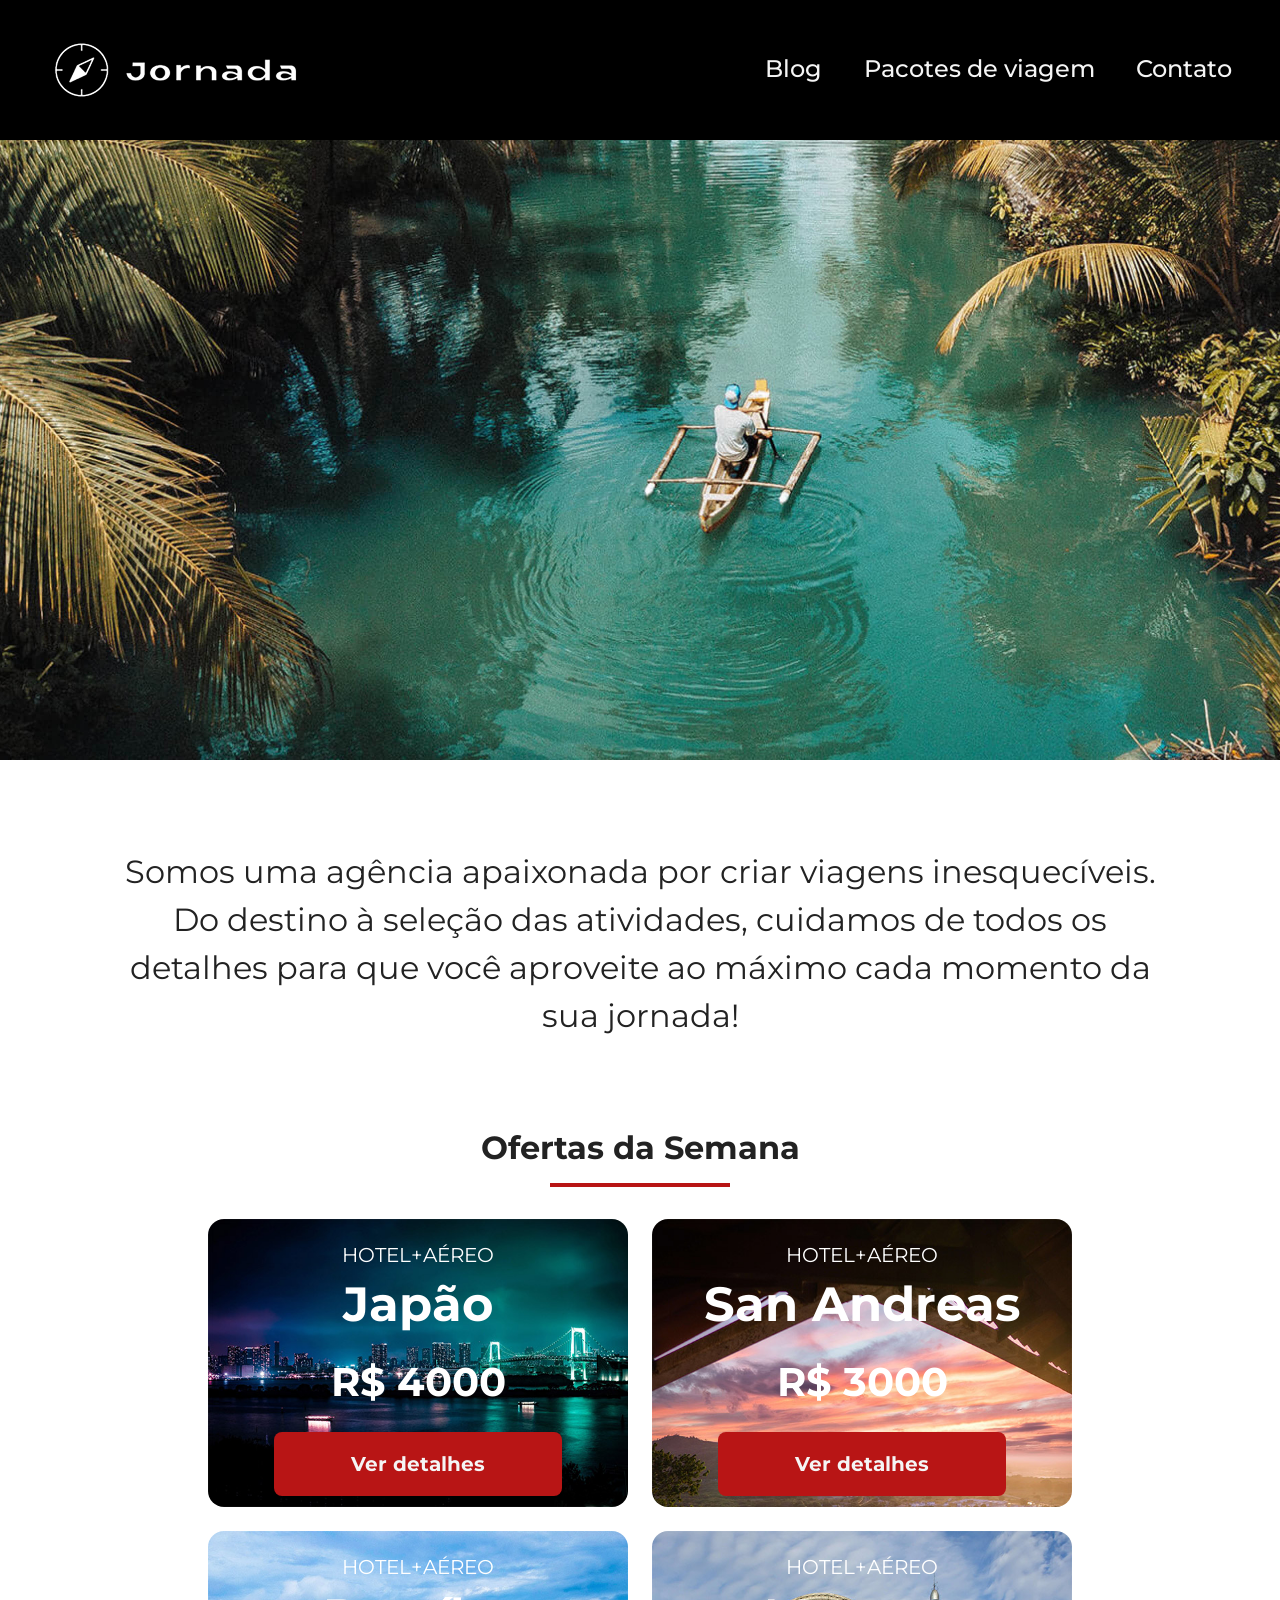
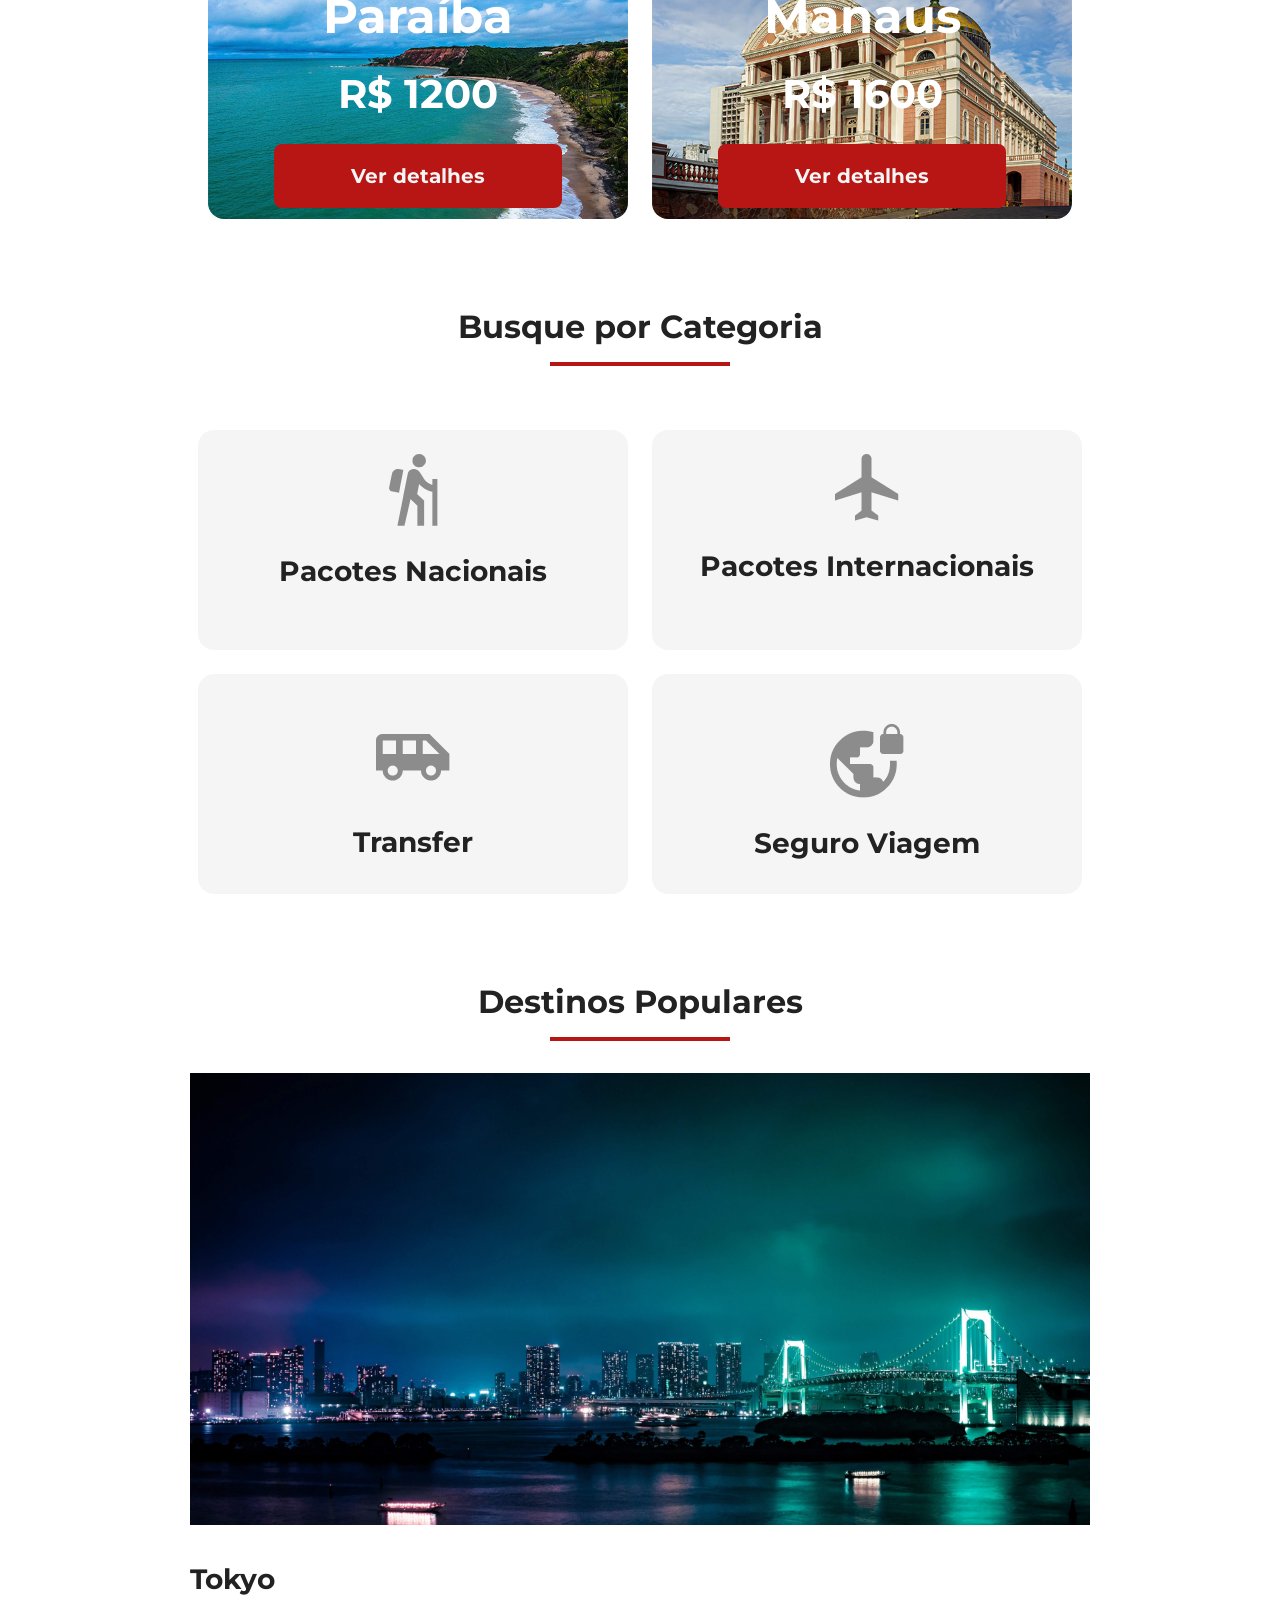
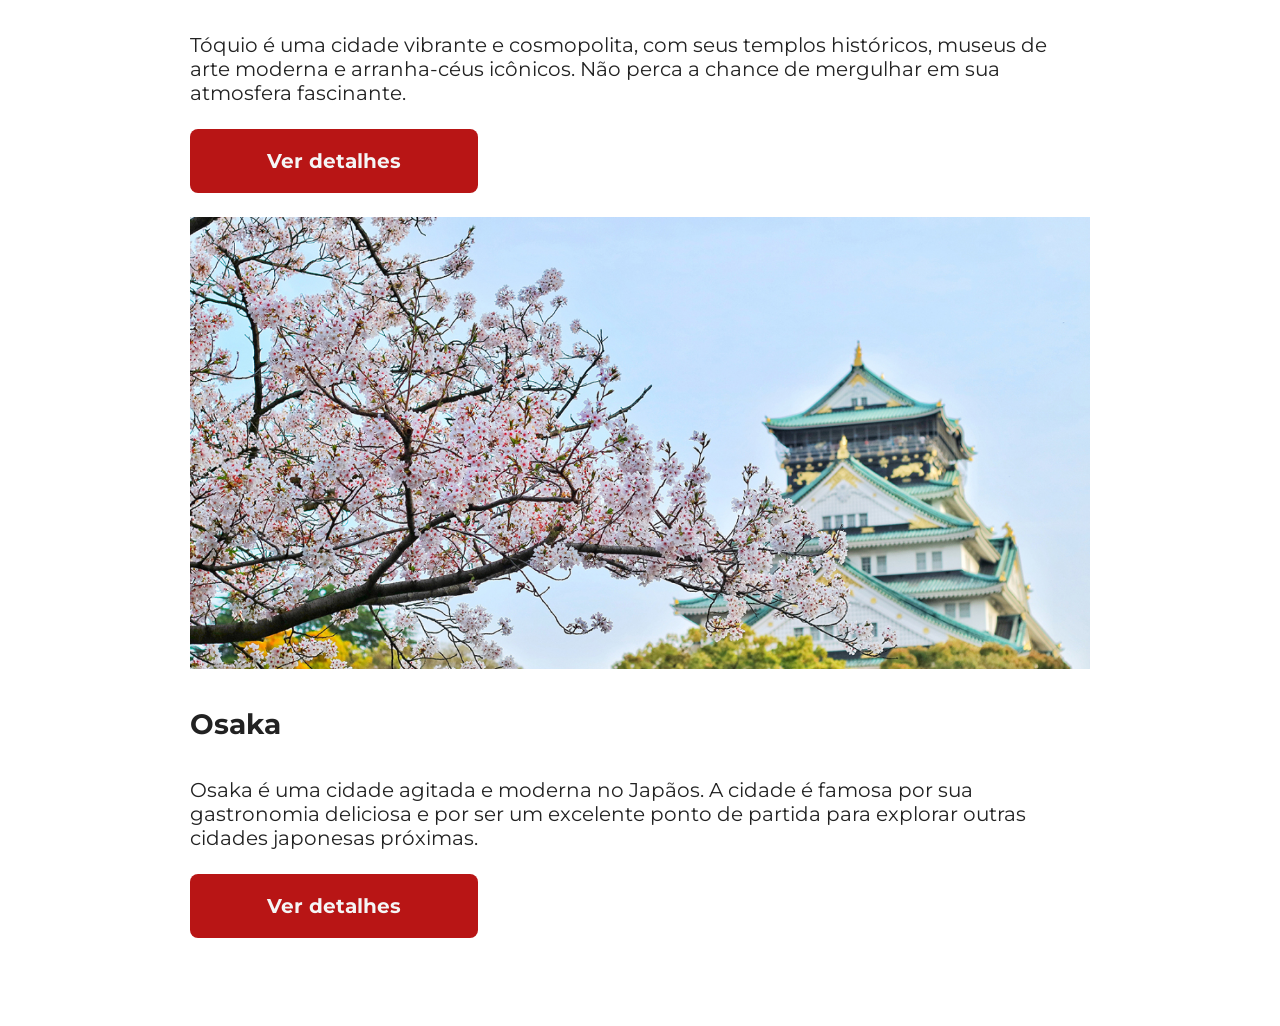
==== index.html @ 1885fd79 "adiciona complemento para o botao de destination" ====
<!doctype html>
<html lang="pt-br">
  <head>
    <meta charset="UTF-8" />
    <meta name="viewport" content="width=device-width, initial-scale=1.0" />
    <link rel="stylesheet" href="css/style.css" />
    <link
      rel="shortcut icon"
      href="../jornada-viagens/favico.png"
      type="image/x-icon"
    />
    <title>Jornada Viagens</title>
  </head>
  <body>
    <header class="main-header">
      <a href="index.html" class="logo" title="Voltar para página inicial">
        <img
          class="img-mobile"
          src="img/bussola-branca-logo.png"
          alt="Bussola do logo Jornada Viagens na cor branca"
        />
        <img
          class="img-desktop"
          src="img/logo-jornada-branca.png"
          alt="Logo Jornada Viagens na cor branco"
        />
      </a>
      <div class="navigation-menu">
        <label for="menu">
          <img src="../jornada-viagens/img/menu.png" alt="menu" />
        </label>
        <input type="checkbox" name="siteMenu" id="menu" hidden />
        <nav>
          <ul class="list-links">
            <li>
              <a href="blog.html" target="_blank" title="Acessar Blog">Blog</a>
            </li>
            <li>
              <a
                href="pacotes.html"
                target="_blank"
                title="Acessar Pacotes de viagem"
                >Pacotes de viagem</a
              >
            </li>
            <li>
              <a href="contatos.html" target="_blank" title="Acessar Contato"
                >Contato</a
              >
            </li>
          </ul>
        </nav>
      </div>
    </header>
    <section class="hero">
      <div class="hero-img"></div>
      <h2>
        Somos uma agência apaixonada por criar viagens inesquecíveis. Do destino
        à seleção das atividades, cuidamos de todos os detalhes para que você
        aproveite ao máximo cada momento da sua jornada!
      </h2>
    </section>
    <section class="offers">
      <div class="section-title">
        <h2>Ofertas da Semana</h2>
        <hr />
      </div>
      <div class="offers-cards">
        <article class="card japao">
          <header>
            <p>HOTEL+AÉREO</p>
            <h3>
              Japão <br />
              <span>R$ 4000</span>
            </h3>
          </header>
          <footer>
            <a href="#" class="button">Ver detalhes</a>
          </footer>
        </article>
        <article class="card san-andreas">
          <header>
            <p>HOTEL+AÉREO</p>
            <h3>
              San Andreas <br />
              <span>R$ 3000</span>
            </h3>
          </header>
          <footer>
            <a href="#" class="button">Ver detalhes</a>
          </footer>
        </article>
        <article class="card paraiba">
          <header>
            <p>HOTEL+AÉREO</p>
            <h3>
              Paraíba <br />
              <span>R$ 1200</span>
            </h3>
          </header>
          <footer>
            <a href="#" class="button">Ver detalhes</a>
          </footer>
        </article>
        <article class="card manaus">
          <header>
            <p>HOTEL+AÉREO</p>
            <h3>
              Manaus <br />
              <span>R$ 1600</span>
            </h3>
          </header>
          <footer>
            <a href="#" class="button">Ver detalhes</a>
          </footer>
        </article>
      </div>
    </section>
    <section class="categories">
      <div class="section-title">
        <h2>Busque por Categoria</h2>
        <hr />
      </div>
      <div class="categories-cards">
        <a
          href="#"
          class="category-card nacional"
          target="_blank"
          title="Busque por pacotes nacionais"
        >
          <img
            src="img/icone-pacotes-nacionais.png"
            class="category-image"
            alt="Pessoa fazendo tracking"
          />
          <h3>Pacotes Nacionais</h3>
        </a>
        <a
          href="#"
          class="category-card internacional"
          target="_blank"
          title="Busque por pacotes internacionais"
        >
          <img
            src="img/icone-pacotes-interacionais.png"
            class="category-image"
            alt="Imagem de Avião"
          />
          <h3>Pacotes Internacionais</h3>
        </a>
        <a
          href="#"
          class="category-card transfer single-line"
          target="_blank"
          title="Busque por transfer"
        >
          <img
            src="img/icone-transfer.png"
            class="category-image"
            alt="Imagem de veículo terrestre"
          />
          <h3>Transfer</h3>
        </a>
        <a
          href="#"
          class="category-card seguro-viagem single-line"
          target="_blank"
          title="Busque por seguro viagem"
        >
          <img
            src="img/icone-seguro-viagem.png"
            class="category-image"
            alt="Imagem do planeta com cadeado no canto superior direito"
          />
          <h3>Seguro Viagem</h3>
        </a>
      </div>
    </section>
    <section class="destinations">
      <div class="section-title">
        <h2>Destinos Populares</h2>
        <hr />
      </div>
      <div class="destination-items">
        <article class="item">
          <header>
            <div class="img-item tokyo"></div>
          </header>
          <h4>Tokyo</h4>
          <p>
            Tóquio é uma cidade vibrante e cosmopolita, com seus templos
            históricos, museus de arte moderna e arranha-céus icônicos. Não
            perca a chance de mergulhar em sua atmosfera fascinante.
          </p>
          <footer>
            <a href="#" class="button" target="_blank" title="Ver detalhes">Ver detalhes</a>
          </footer>
        </article>
        <article class="item">
          <header>
            <div class="img-item osaka"></div>
          </header>
          <h4>Osaka</h4>
          <p>
            Osaka é uma cidade agitada e moderna no Japãos. A cidade é famosa por sua gastronomia deliciosa e por ser um excelente ponto de partida para explorar outras cidades japonesas próximas.
          </p>
          <footer>
            <a href="#" class="button" target="_blank" title="Ver detalhes">Ver detalhes</a>
          </footer>
        </article>
      </div>
    </section>
  </body>
</html>
---- css/style.css ----
@import url(global.css);
@import url(header.css);
@import url(hero.css);
@import url(offers.css);
@import url(category.css);
@import url(destinations.css);
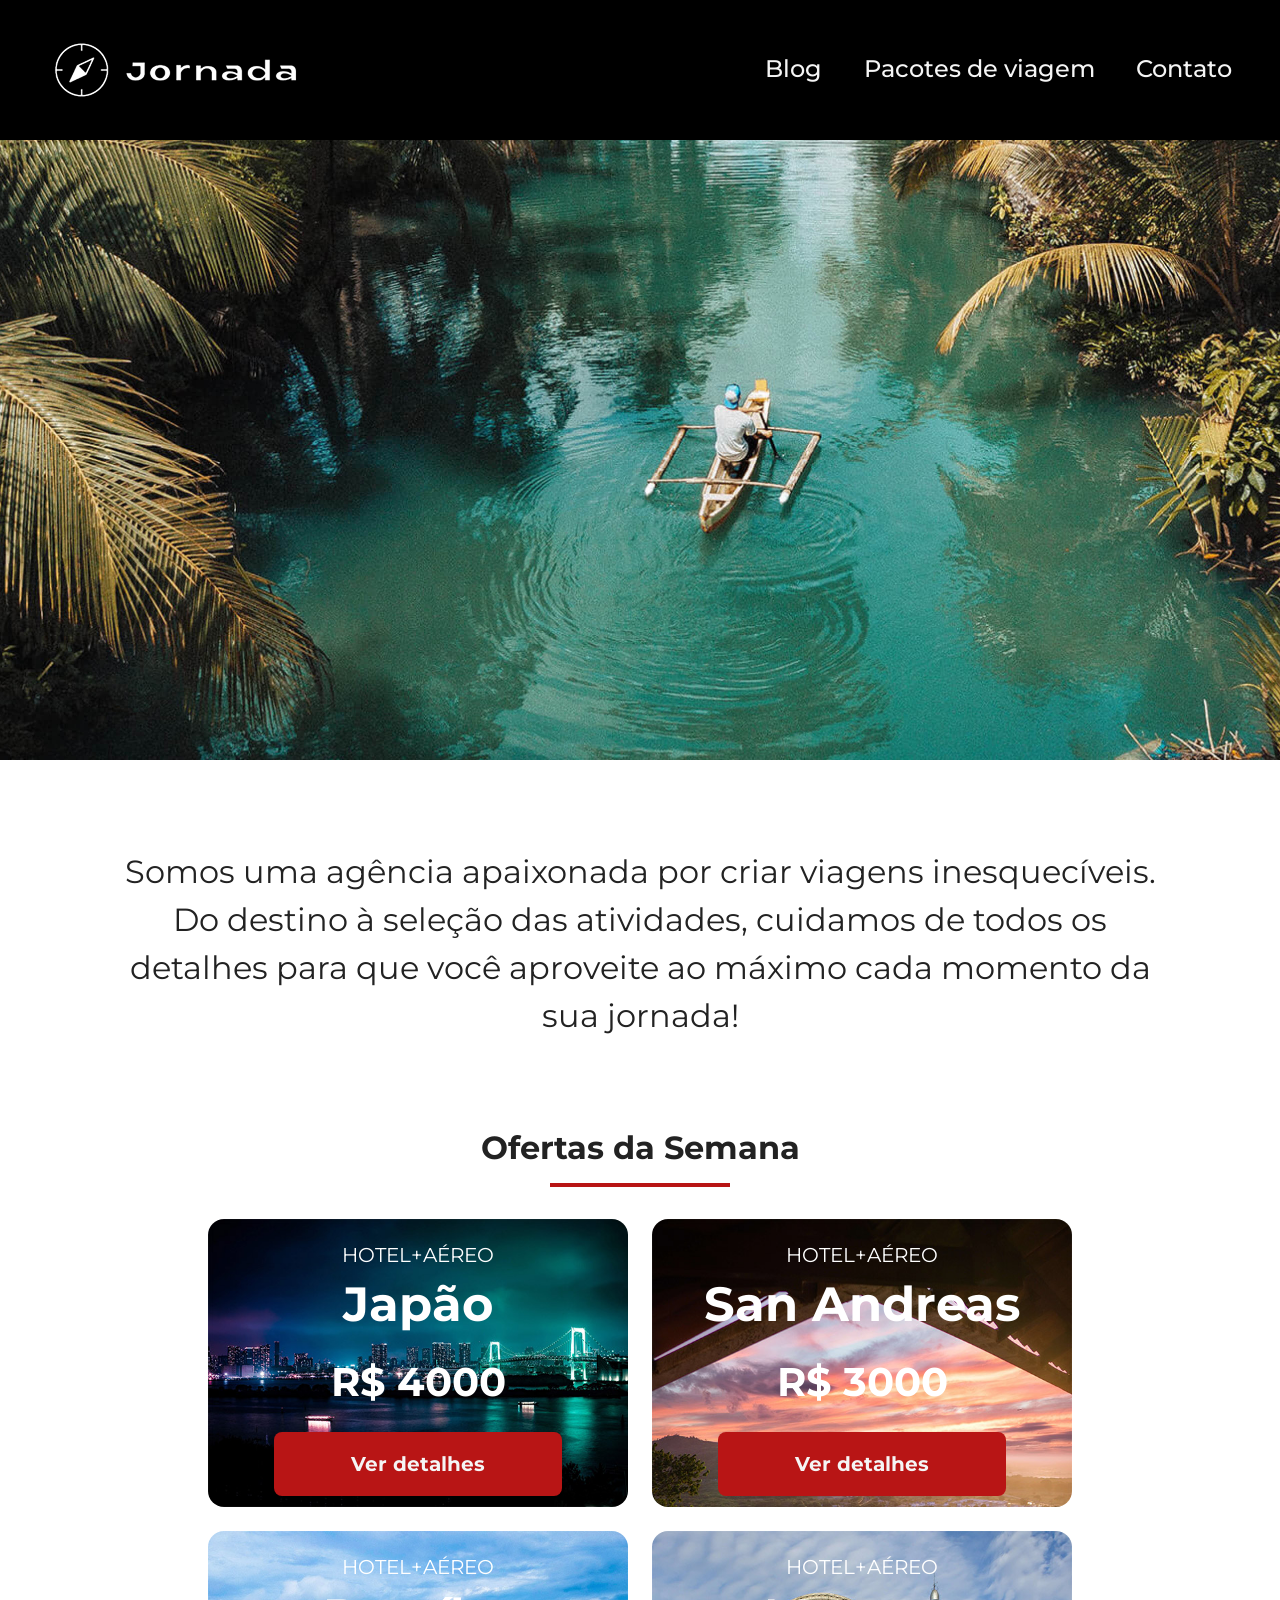
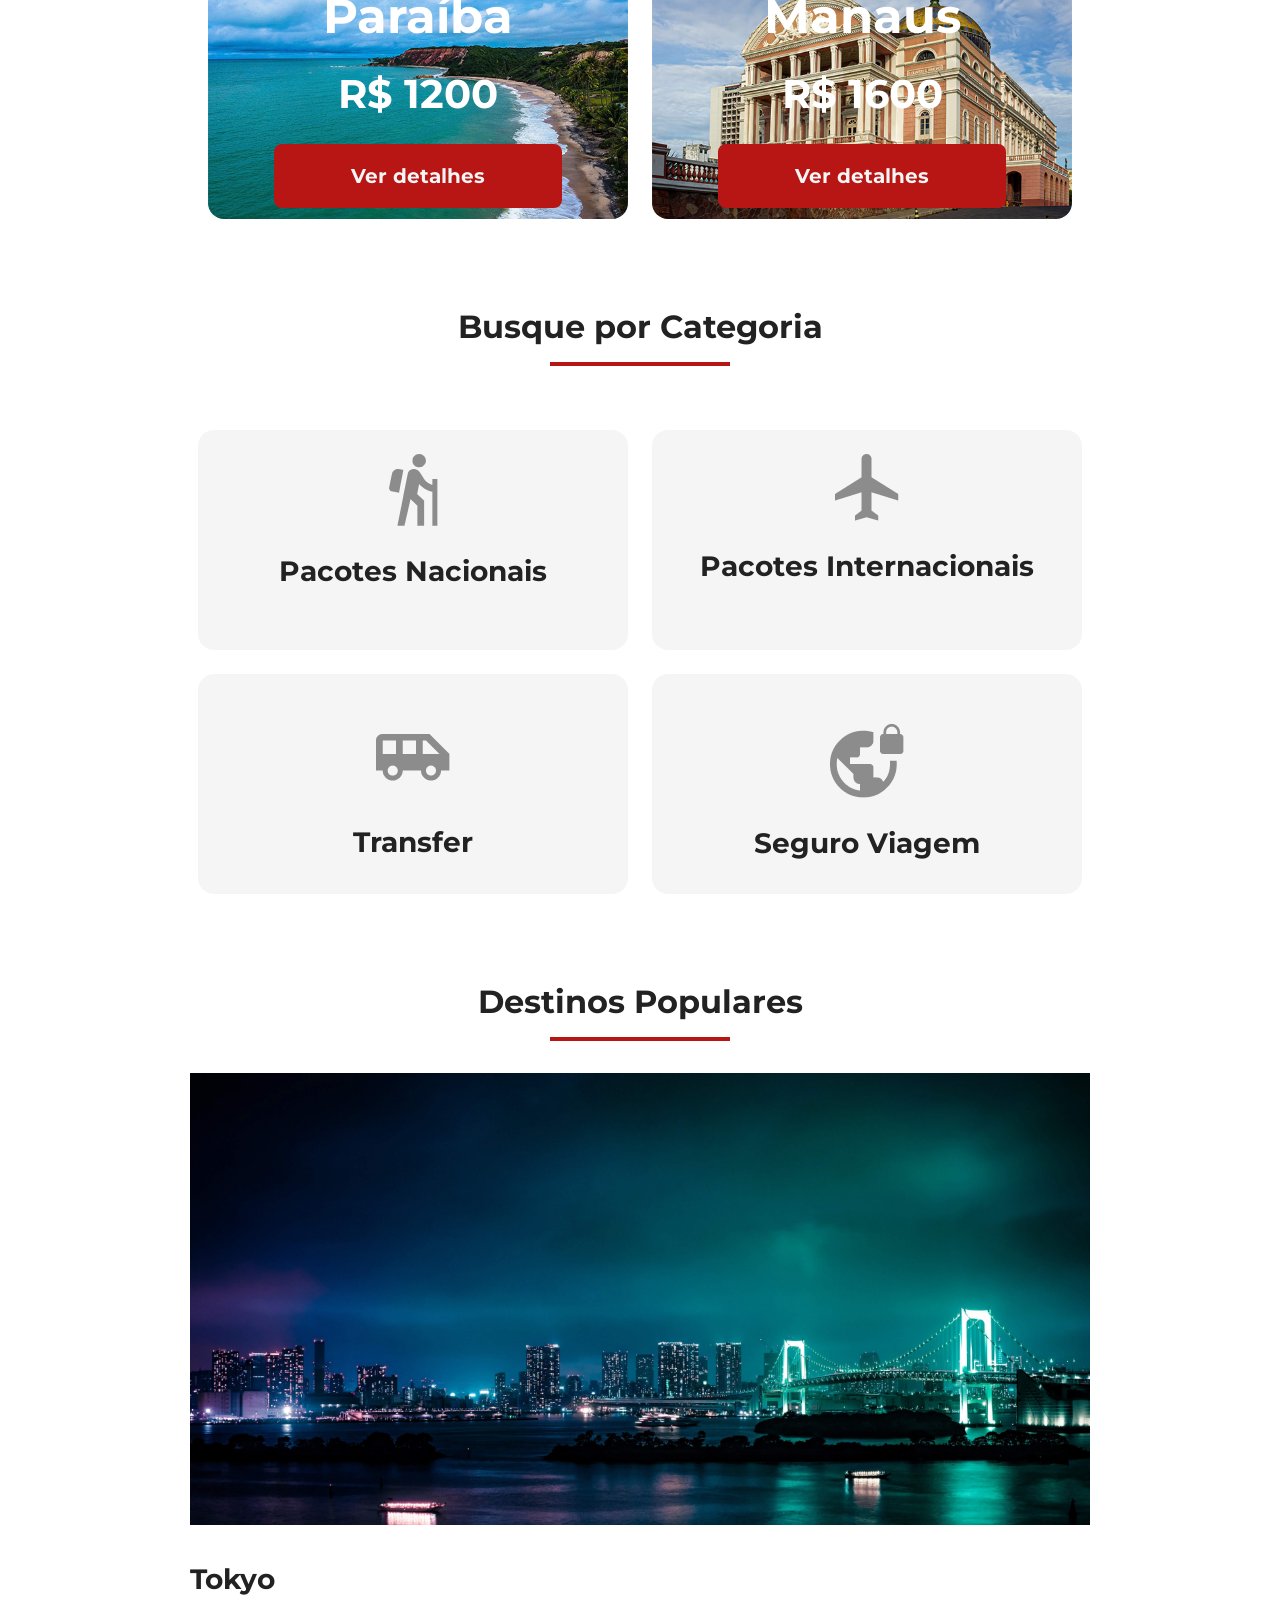
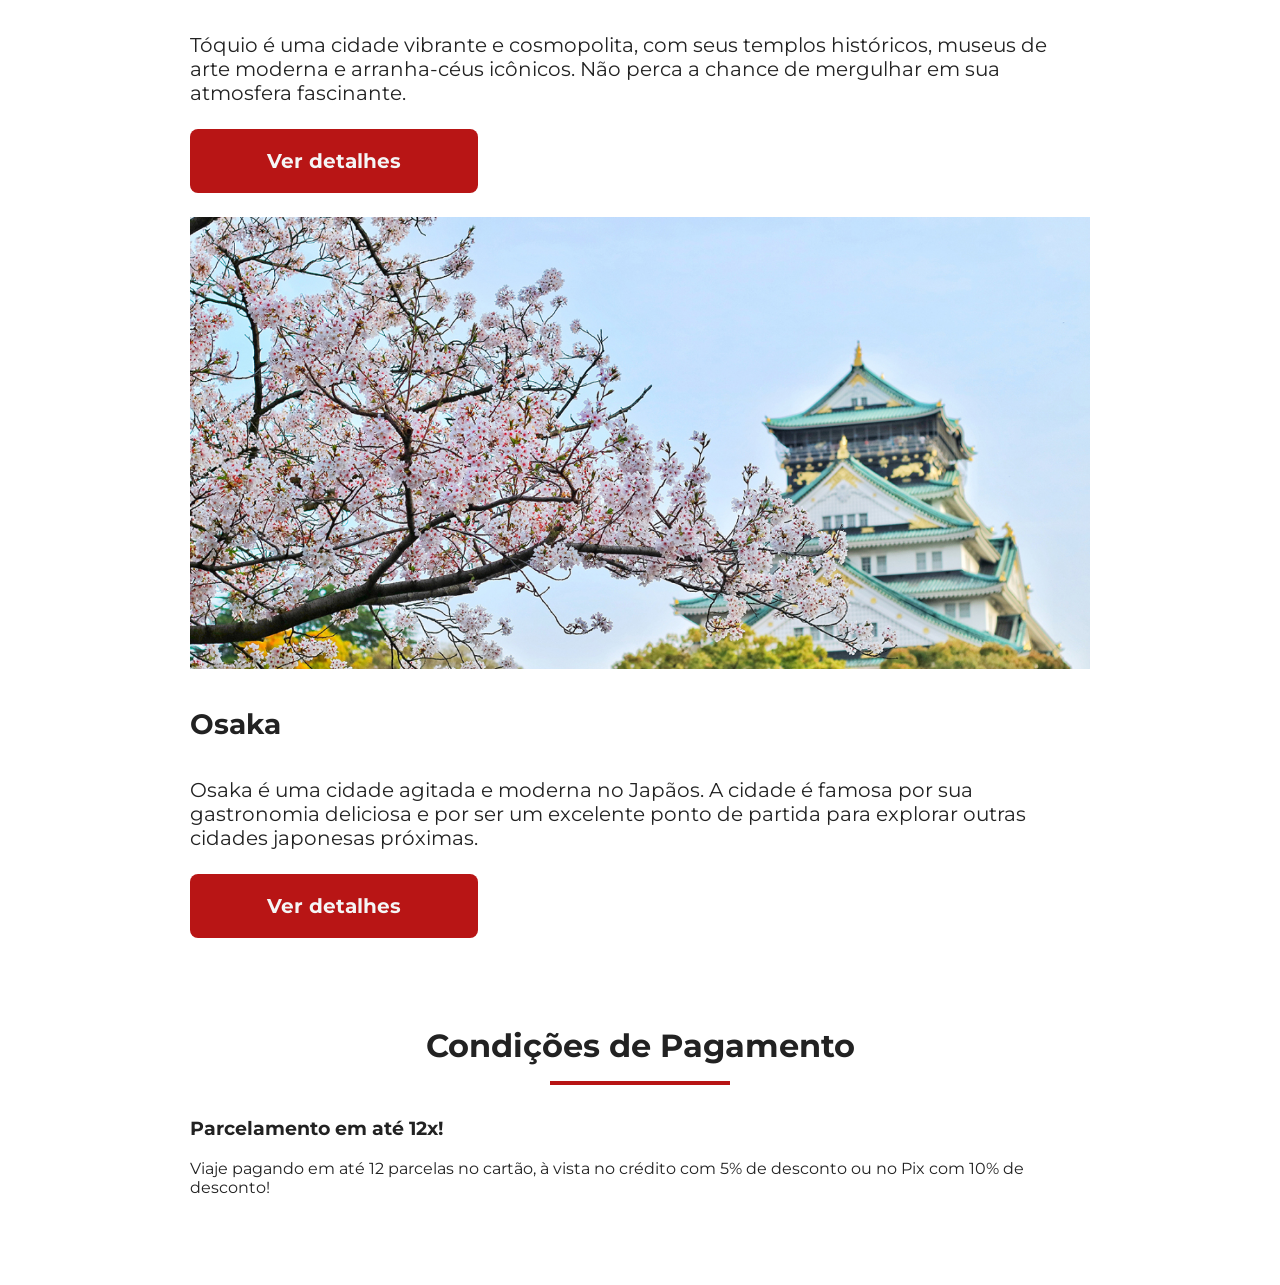
==== commit 3ae7e75b: "adiciona sessao payments" ====
--- a/index.html
+++ b/index.html
@@ -193,7 +193,9 @@
             perca a chance de mergulhar em sua atmosfera fascinante.
           </p>
           <footer>
-            <a href="#" class="button" target="_blank" title="Ver detalhes">Ver detalhes</a>
+            <a href="#" class="button" target="_blank" title="Ver detalhes"
+              >Ver detalhes</a
+            >
           </footer>
         </article>
         <article class="item">
@@ -202,12 +204,31 @@
           </header>
           <h4>Osaka</h4>
           <p>
-            Osaka é uma cidade agitada e moderna no Japãos. A cidade é famosa por sua gastronomia deliciosa e por ser um excelente ponto de partida para explorar outras cidades japonesas próximas.
+            Osaka é uma cidade agitada e moderna no Japãos. A cidade é famosa
+            por sua gastronomia deliciosa e por ser um excelente ponto de
+            partida para explorar outras cidades japonesas próximas.
           </p>
           <footer>
-            <a href="#" class="button" target="_blank" title="Ver detalhes">Ver detalhes</a>
-          </footer>
-        </article>
+            <a href="#" class="button" target="_blank" title="Ver detalhes"
+              >Ver detalhes</a
+            >
+          </footer>
+        </article>
+      </div>
+    </section>
+    <section class="payments">
+      <div class="section-title">
+        <h2>Condições de Pagamento</h2>
+        <hr />
+      </div>
+      <div class="text-content">
+        <h3>Parcelamento em até 12x!</h3>
+        <p>Viaje pagando em até 12 parcelas no cartão, à vista no crédito com 5% de desconto ou no Pix com 10% de desconto! </p>
+      </div>
+      <div class="image-content">
+        <div class="image bag"></div>
+        <div class="image passport"></div>
+        <div class="image people"></div>
       </div>
     </section>
   </body>
--- a/css/style.css
+++ b/css/style.css
@@ -3,4 +3,5 @@
 @import url(hero.css);
 @import url(offers.css);
 @import url(category.css);
-@import url(destinations.css);+@import url(destinations.css);
+@import url(payments.css);
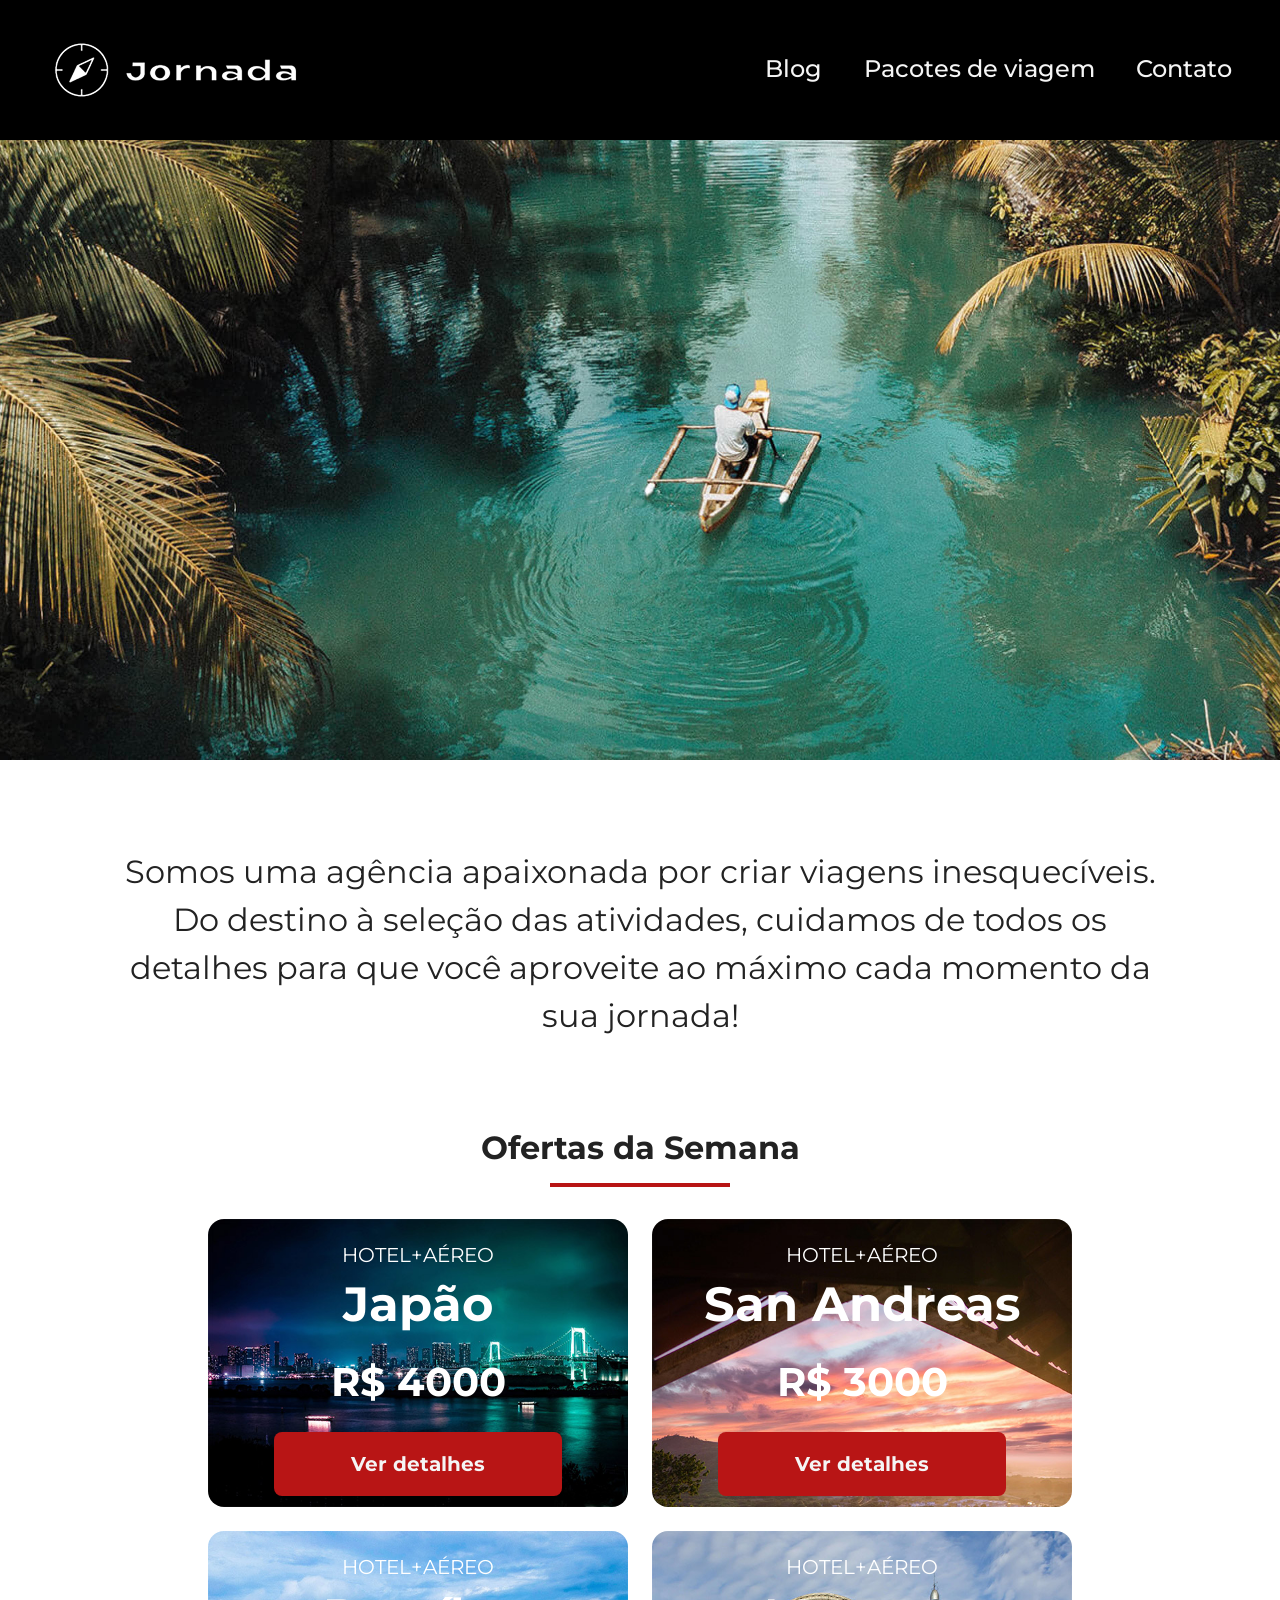
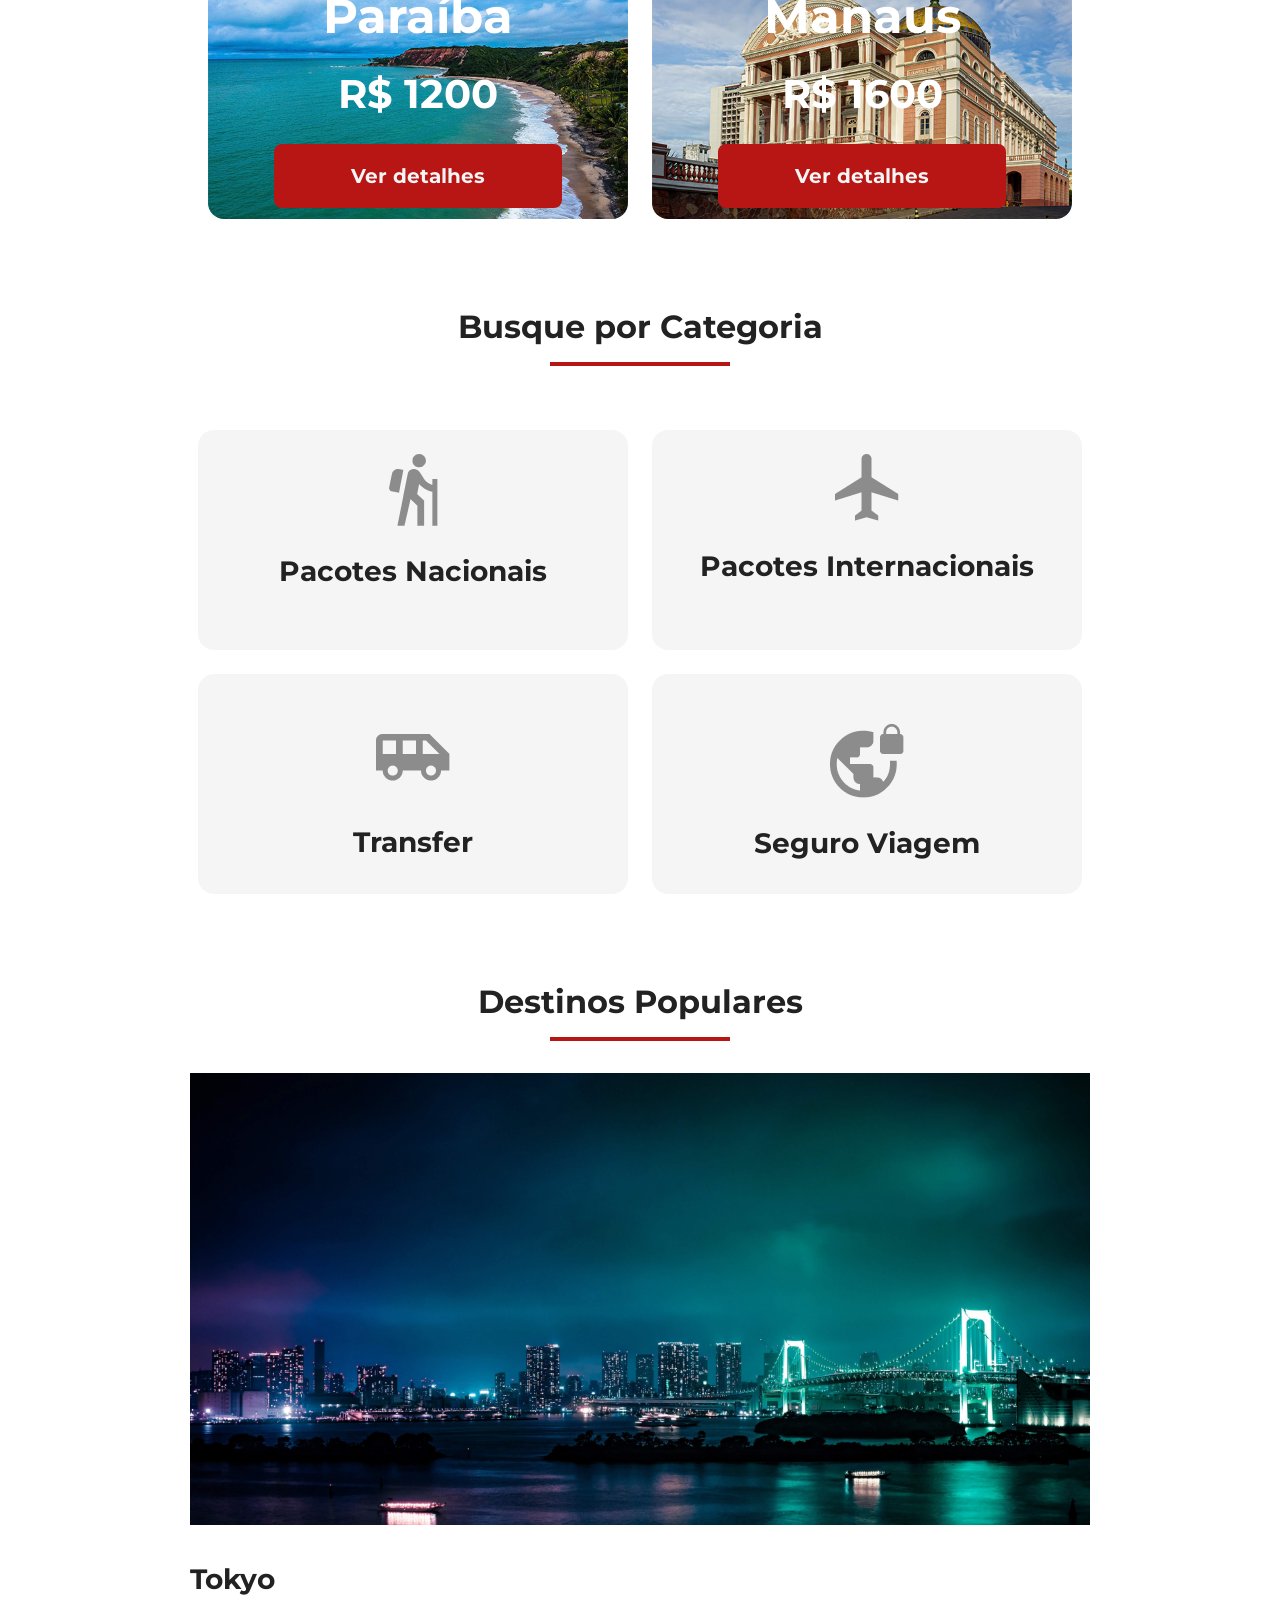
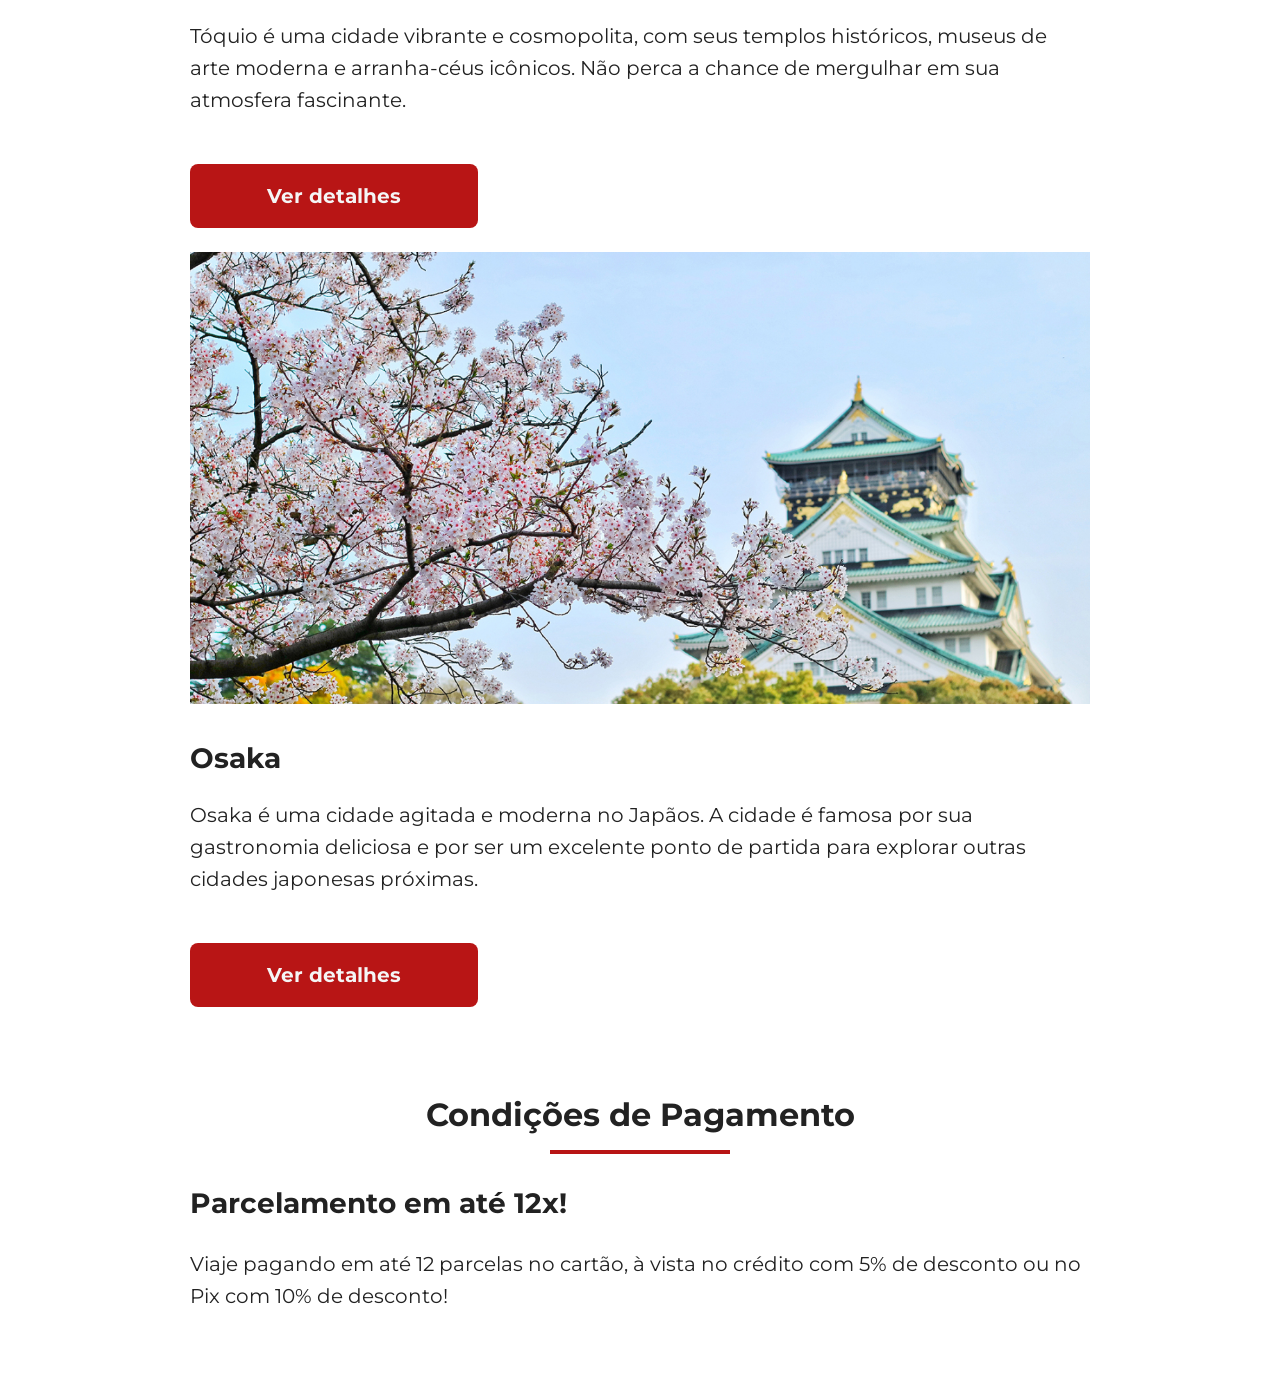
==== commit 35e9ccc3: "Reutiliza estilos de textos" ====
--- a/index.html
+++ b/index.html
@@ -133,7 +133,7 @@
             class="category-image"
             alt="Pessoa fazendo tracking"
           />
-          <h3>Pacotes Nacionais</h3>
+          <h3 class="content-title">Pacotes Nacionais</h3>
         </a>
         <a
           href="#"
@@ -146,7 +146,7 @@
             class="category-image"
             alt="Imagem de Avião"
           />
-          <h3>Pacotes Internacionais</h3>
+          <h3 class="content-title">Pacotes Internacionais</h3>
         </a>
         <a
           href="#"
@@ -159,7 +159,7 @@
             class="category-image"
             alt="Imagem de veículo terrestre"
           />
-          <h3>Transfer</h3>
+          <h3 class="content-title">Transfer</h3>
         </a>
         <a
           href="#"
@@ -172,7 +172,7 @@
             class="category-image"
             alt="Imagem do planeta com cadeado no canto superior direito"
           />
-          <h3>Seguro Viagem</h3>
+          <h3 class="content-title">Seguro Viagem</h3>
         </a>
       </div>
     </section>
@@ -186,8 +186,8 @@
           <header>
             <div class="img-item tokyo"></div>
           </header>
-          <h4>Tokyo</h4>
-          <p>
+          <h4 class="content-title">Tokyo</h4>
+          <p class="content-text">
             Tóquio é uma cidade vibrante e cosmopolita, com seus templos
             históricos, museus de arte moderna e arranha-céus icônicos. Não
             perca a chance de mergulhar em sua atmosfera fascinante.
@@ -202,8 +202,8 @@
           <header>
             <div class="img-item osaka"></div>
           </header>
-          <h4>Osaka</h4>
-          <p>
+          <h4 class="content-title">Osaka</h4>
+          <p class="content-text">
             Osaka é uma cidade agitada e moderna no Japãos. A cidade é famosa
             por sua gastronomia deliciosa e por ser um excelente ponto de
             partida para explorar outras cidades japonesas próximas.
@@ -222,8 +222,8 @@
         <hr />
       </div>
       <div class="text-content">
-        <h3>Parcelamento em até 12x!</h3>
-        <p>Viaje pagando em até 12 parcelas no cartão, à vista no crédito com 5% de desconto ou no Pix com 10% de desconto! </p>
+        <h3 class="content-title">Parcelamento em até 12x!</h3>
+        <p class="content-text">Viaje pagando em até 12 parcelas no cartão, à vista no crédito com 5% de desconto ou no Pix com 10% de desconto! </p>
       </div>
       <div class="image-content">
         <div class="image bag"></div>
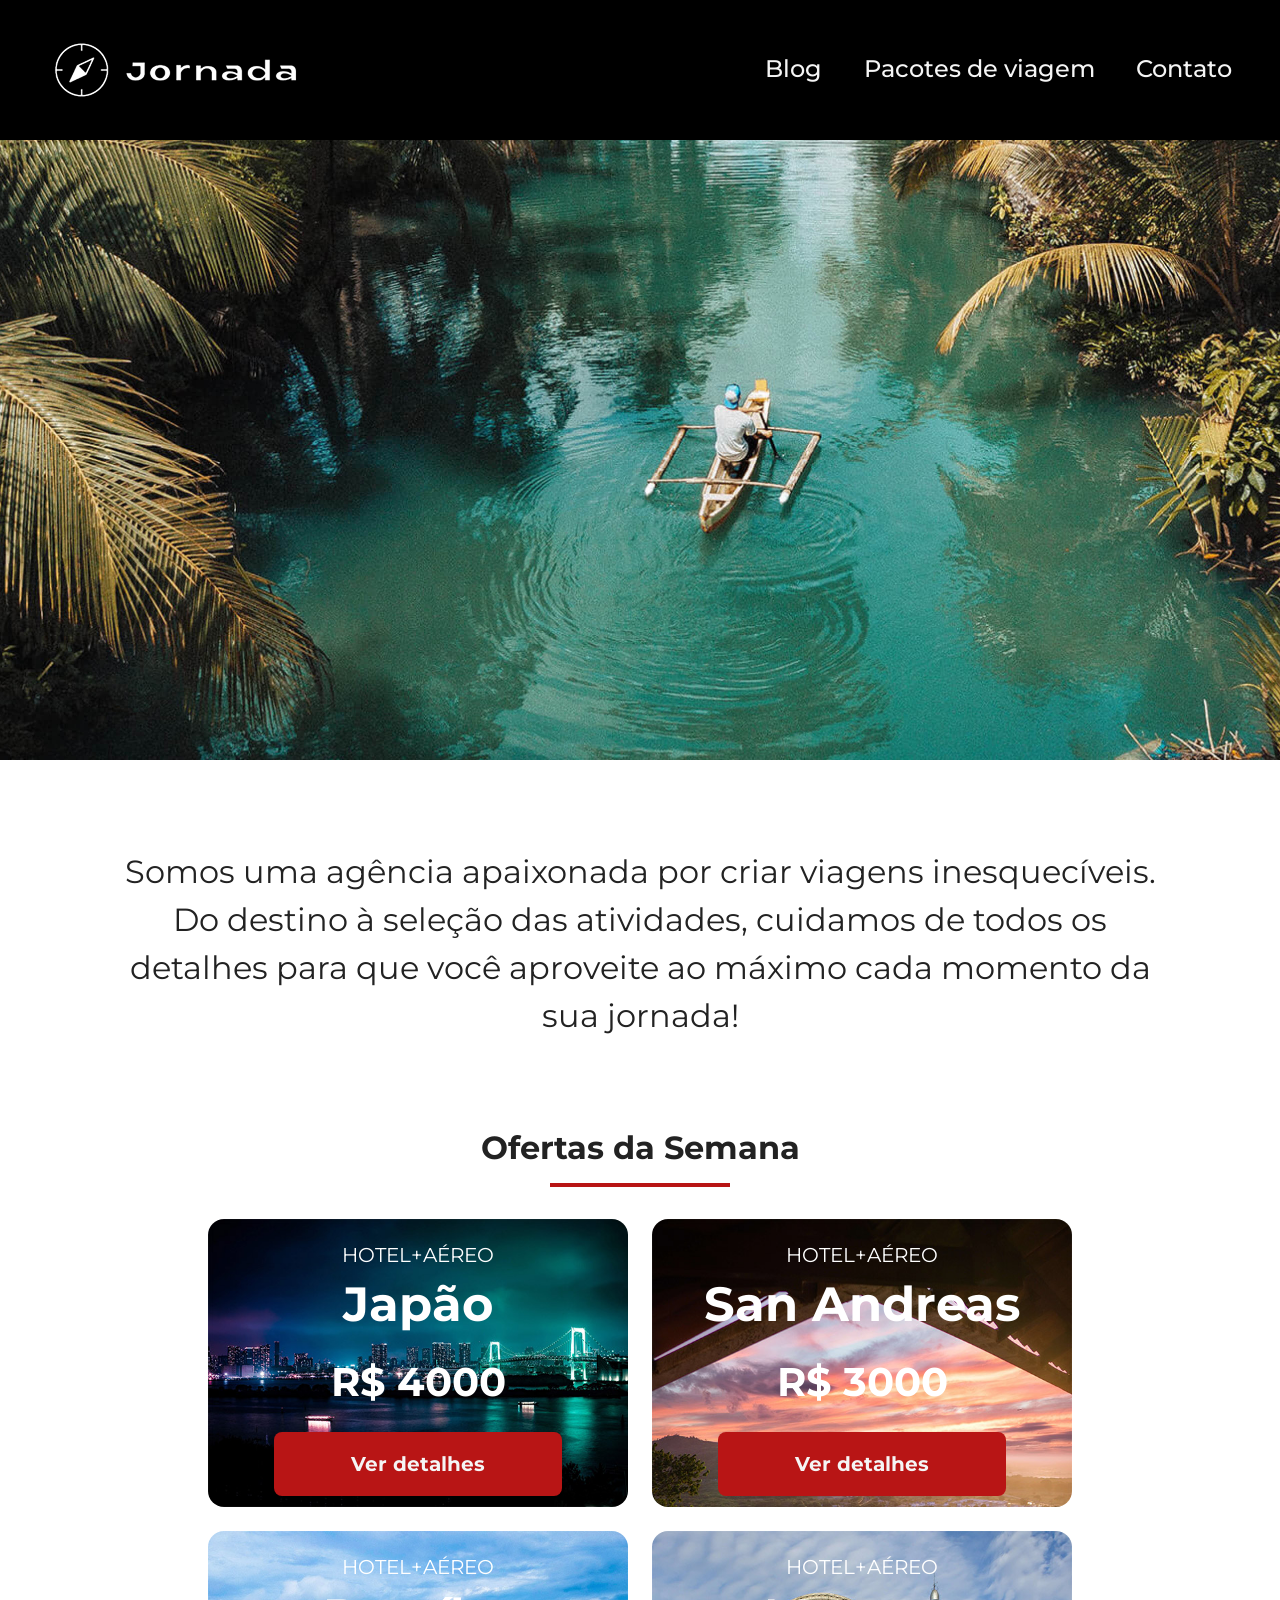
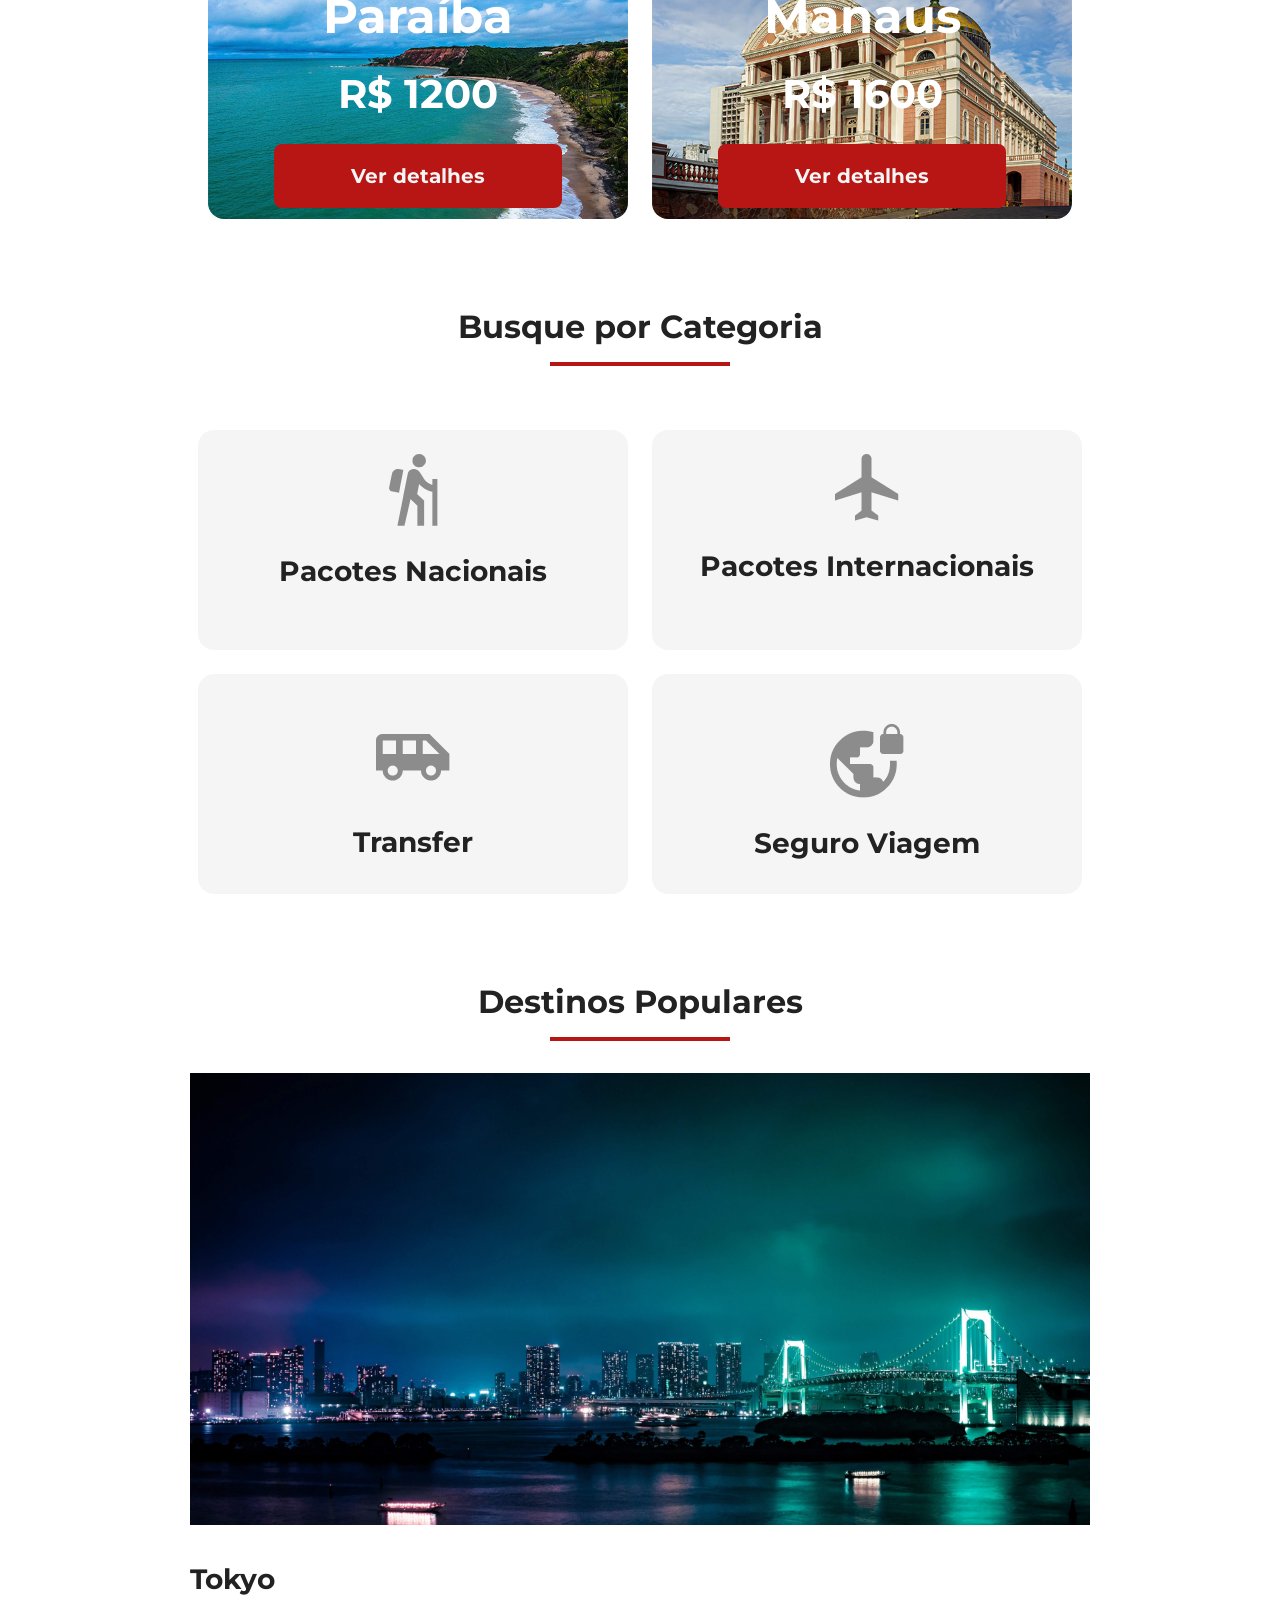
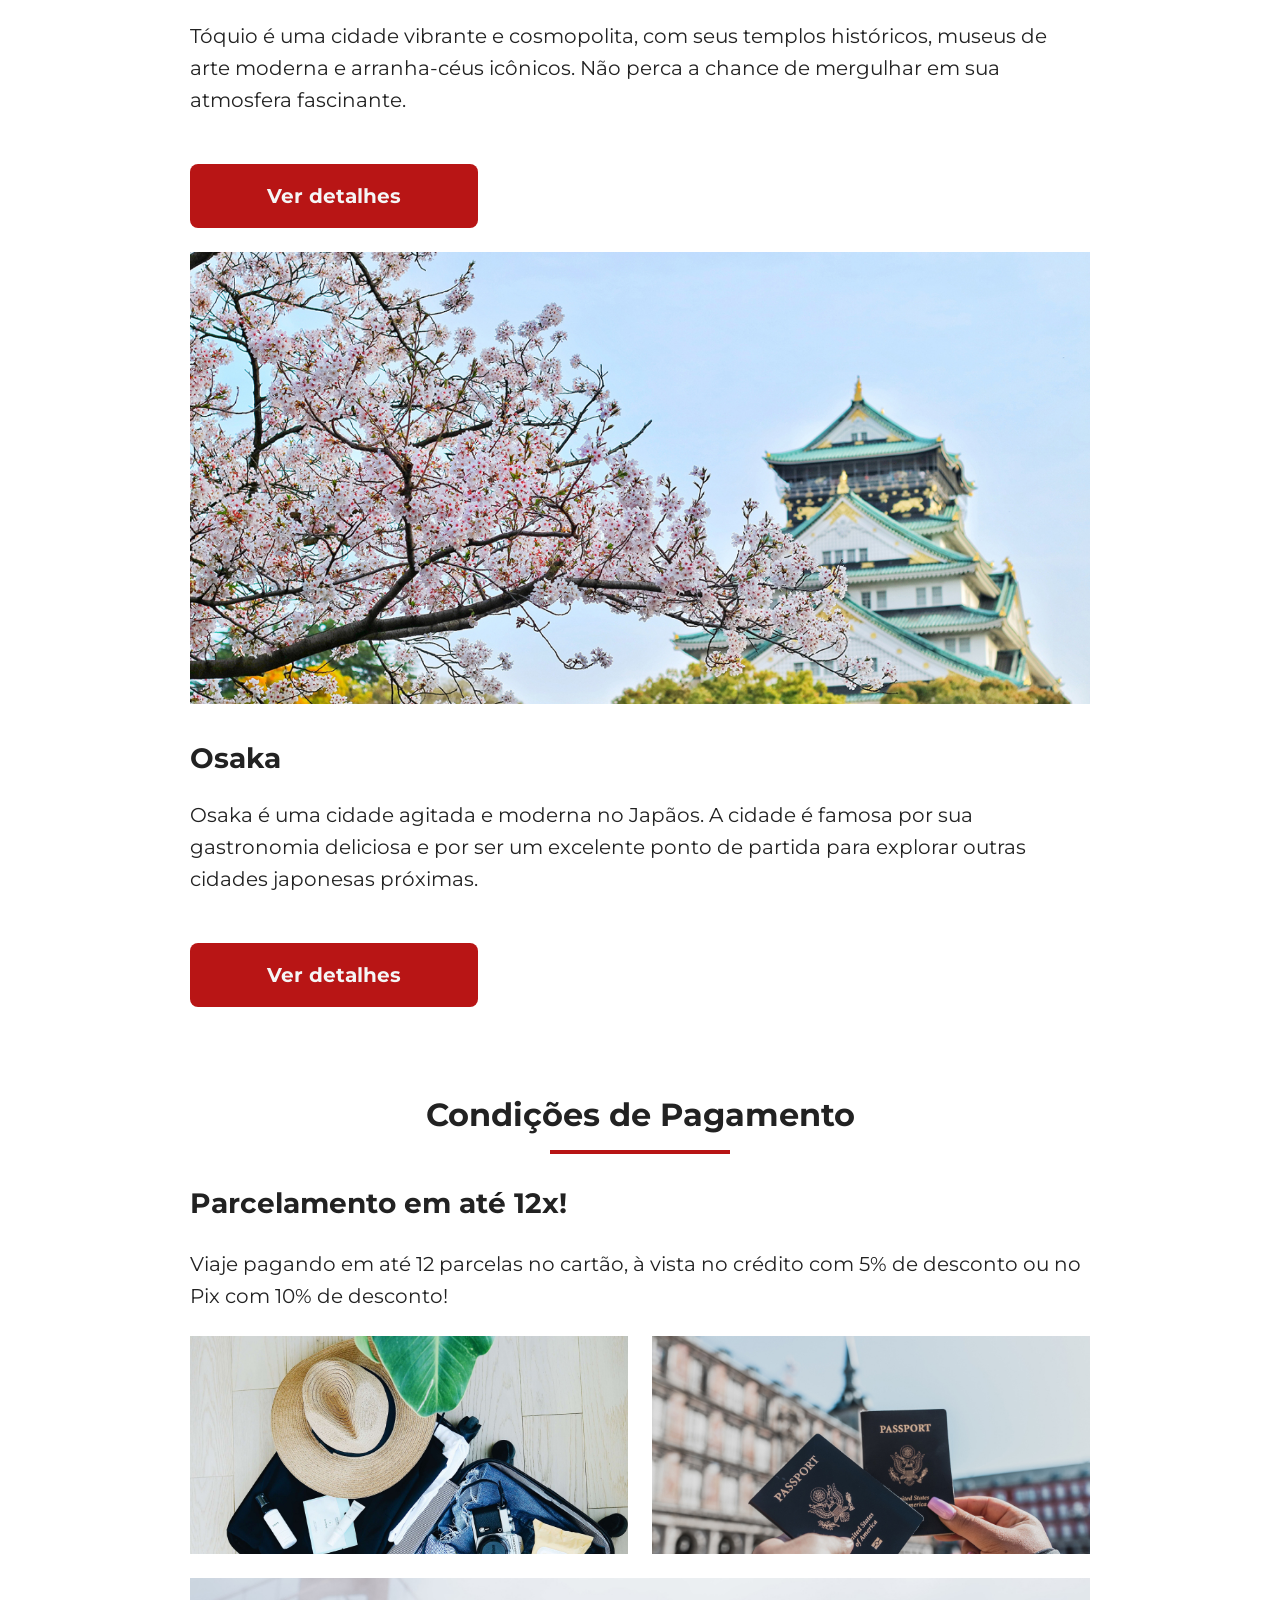
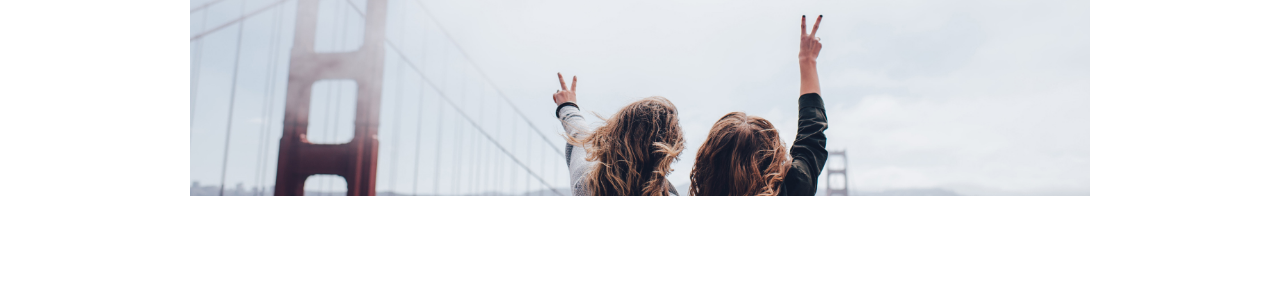
==== commit ba7a0ce6: "Finaliza sessao payments" ====
--- a/index.html
+++ b/index.html
@@ -221,14 +221,19 @@
         <h2>Condições de Pagamento</h2>
         <hr />
       </div>
-      <div class="text-content">
-        <h3 class="content-title">Parcelamento em até 12x!</h3>
-        <p class="content-text">Viaje pagando em até 12 parcelas no cartão, à vista no crédito com 5% de desconto ou no Pix com 10% de desconto! </p>
-      </div>
-      <div class="image-content">
-        <div class="image bag"></div>
-        <div class="image passport"></div>
-        <div class="image people"></div>
+      <div class="content-container">
+        <div class="text-content">
+          <h3 class="content-title">Parcelamento em até 12x!</h3>
+          <p class="content-text">
+            Viaje pagando em até 12 parcelas no cartão, à vista no crédito com
+            5% de desconto ou no Pix com 10% de desconto!
+          </p>
+        </div>
+        <div class="image-gallery">
+          <div class="image first"></div>
+          <div class="image second"></div>
+          <div class="image thirdy colspan-2"></div>
+        </div>
       </div>
     </section>
   </body>
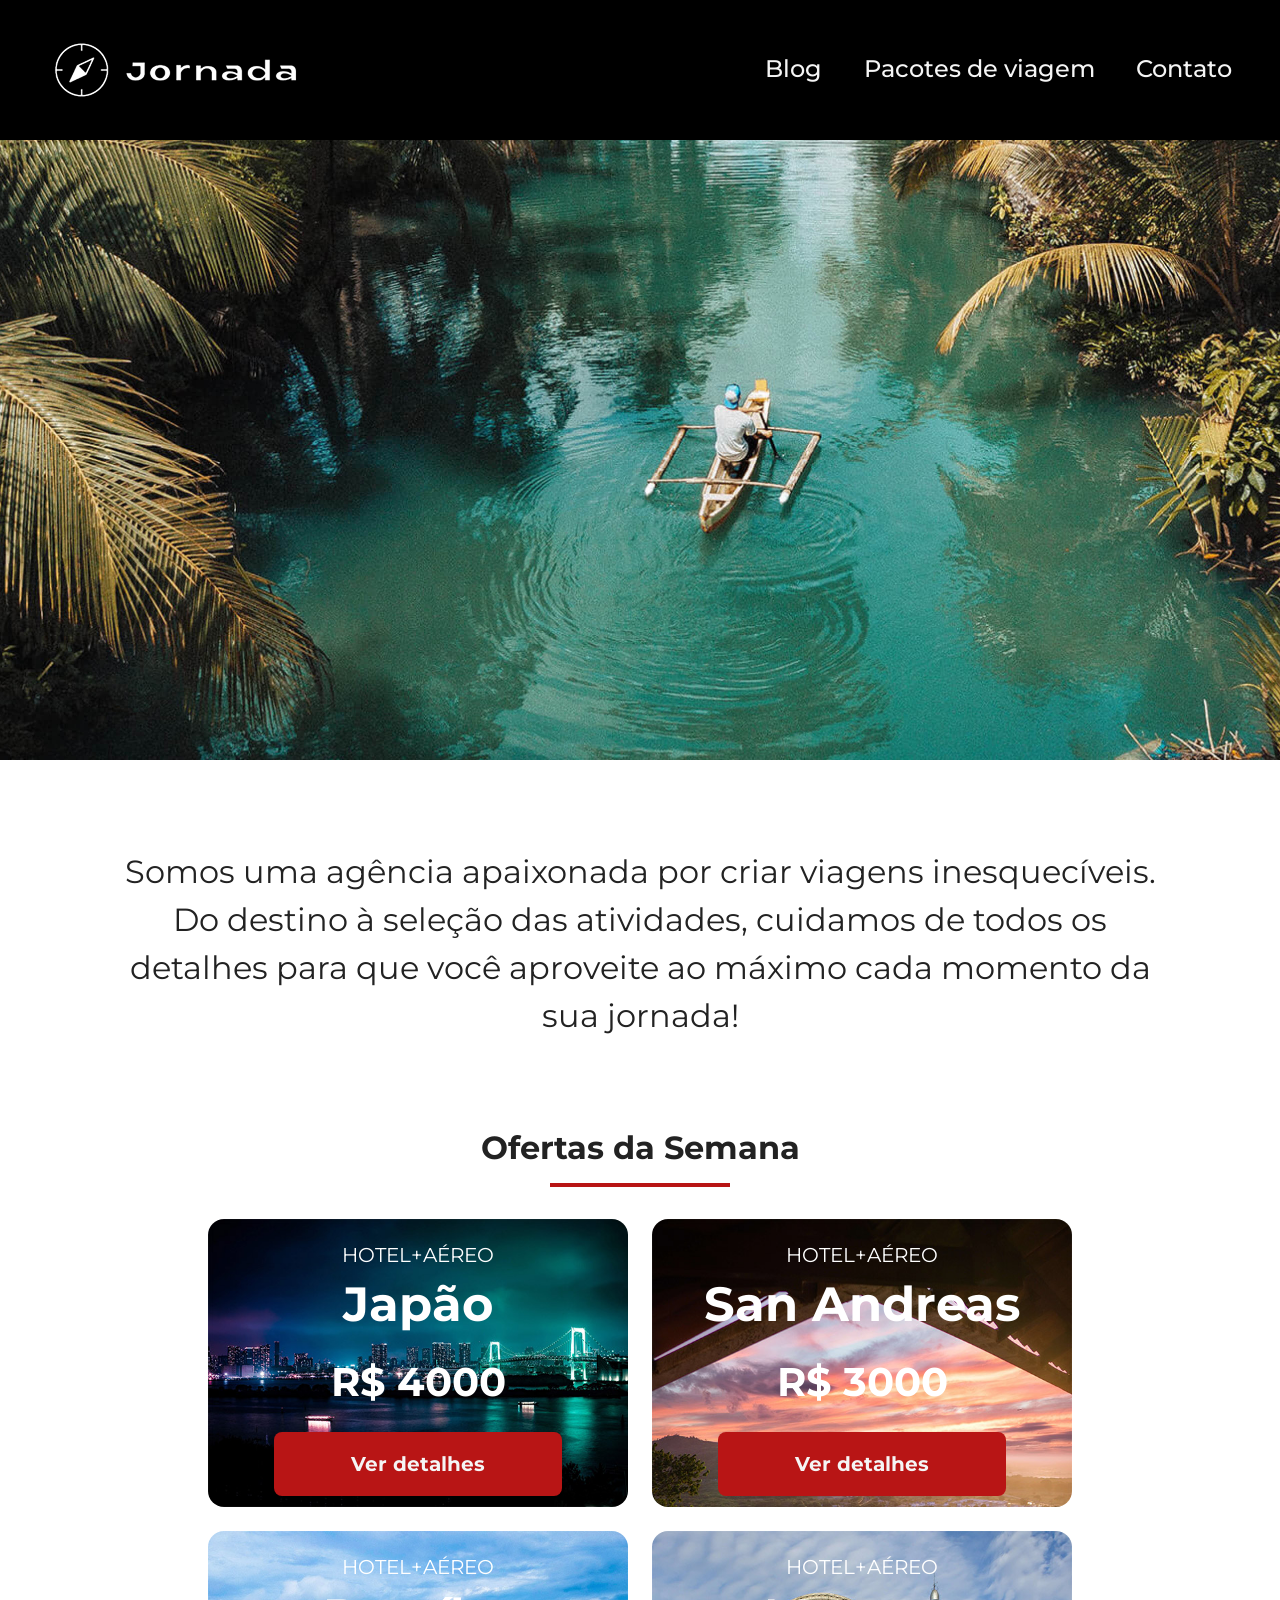
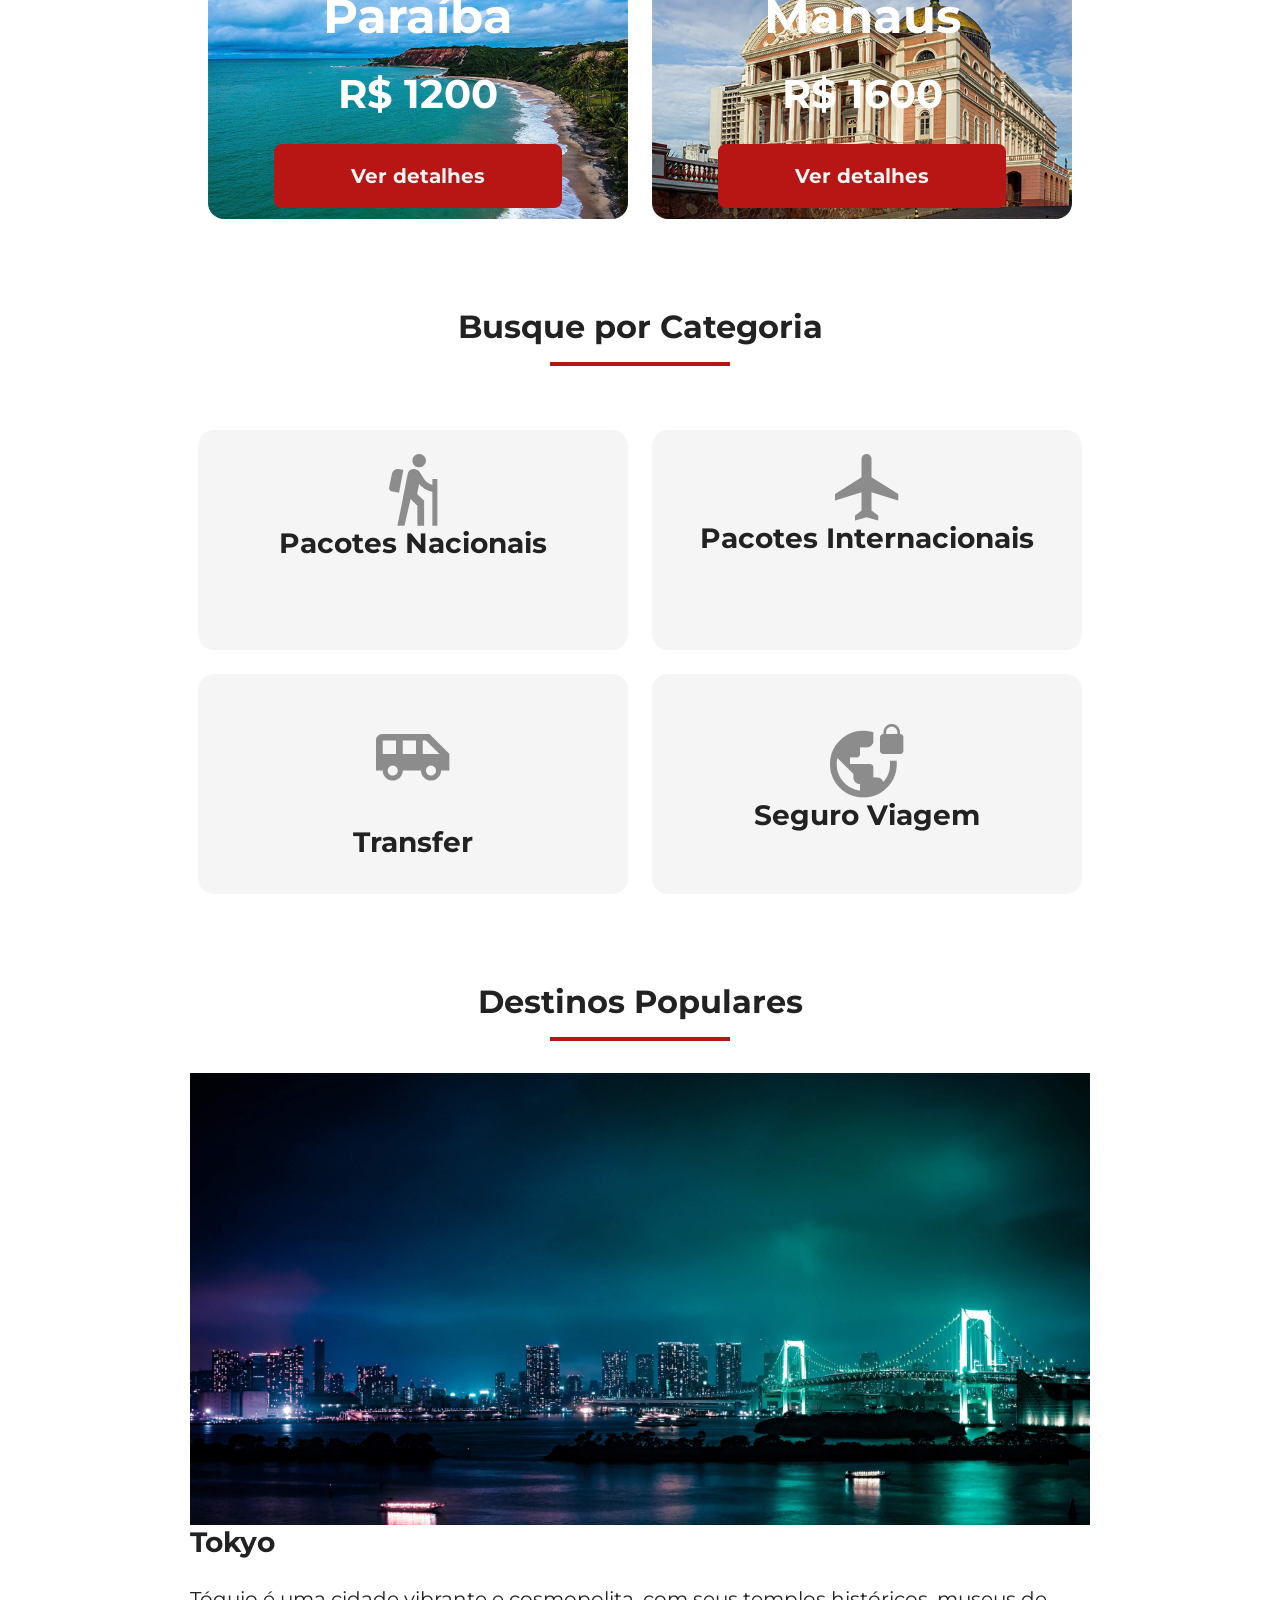
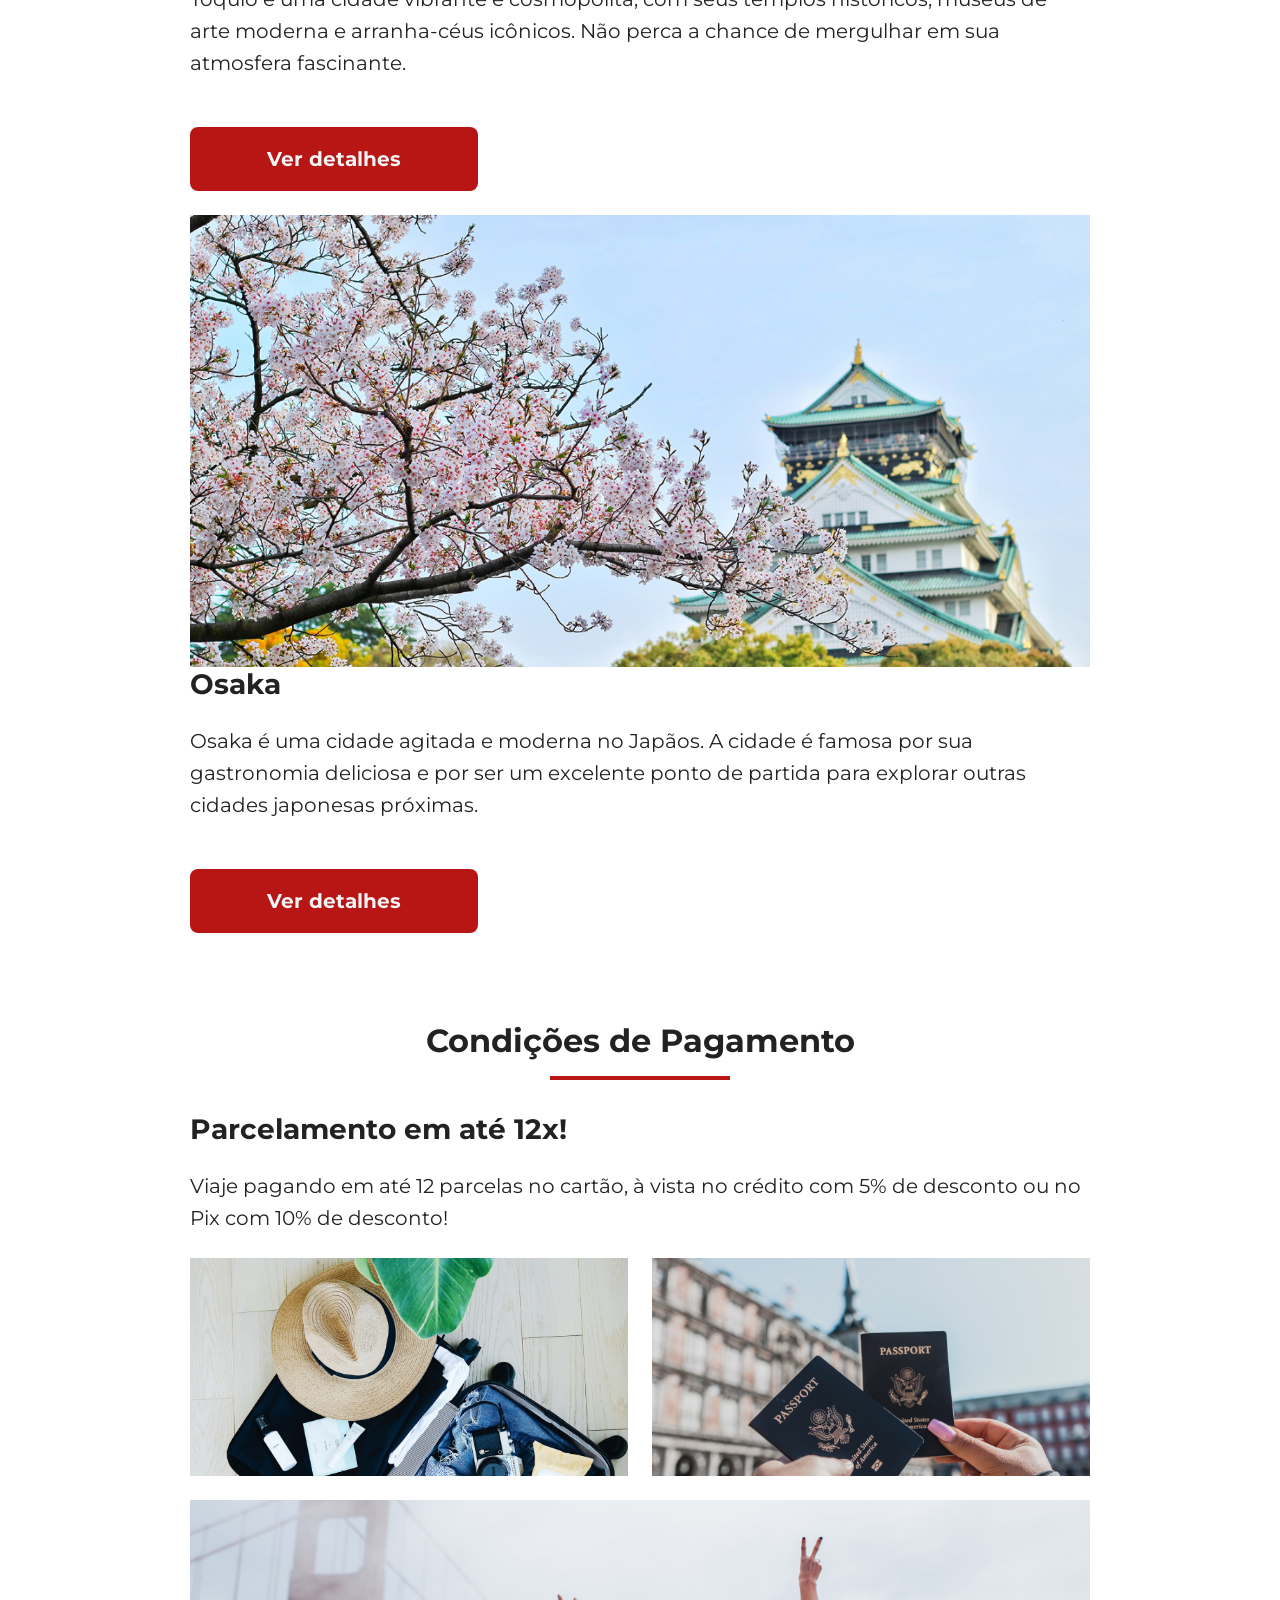
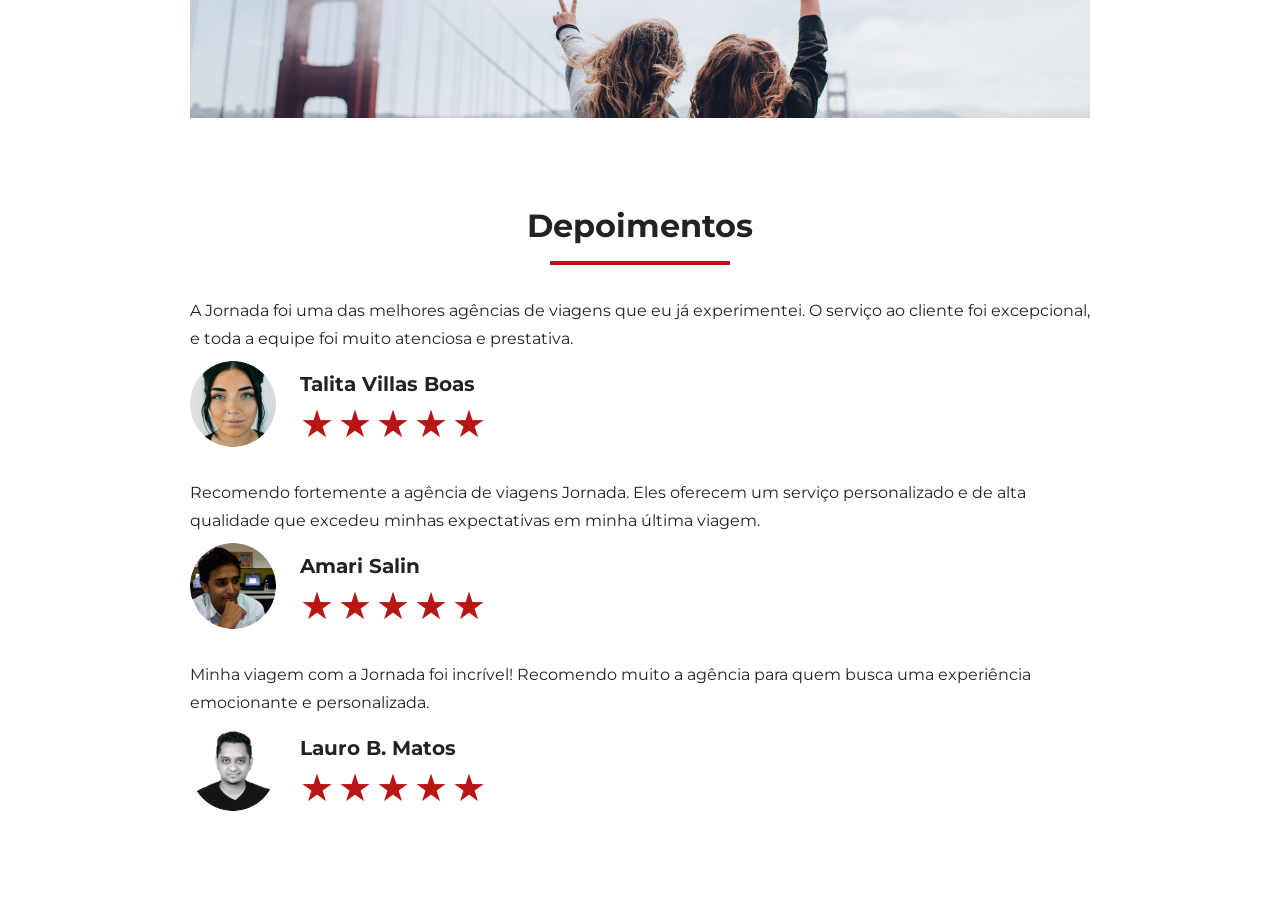
==== commit 7fff6dd9: "finaliza sessao testemonials" ====
--- a/index.html
+++ b/index.html
@@ -236,5 +236,84 @@
         </div>
       </div>
     </section>
+    <section class="testemonials">
+      <div class="section-title">
+        <h2>Depoimentos</h2>
+        <hr />
+      </div>
+      <div class="testemonial-container">
+        <article>
+          <header>
+            <p>
+              A Jornada foi uma das melhores agências de viagens que eu já
+              experimentei. O serviço ao cliente foi excepcional, e toda a
+              equipe foi muito atenciosa e prestativa.
+            </p>
+          </header>
+          <footer>
+            <img
+              src="img/avatar-talita.png"
+              alt="imagem de perfil da cliente Talita Villas Boas"
+            />
+            <div class="profile-content">
+              <h4>Talita Villas Boas</h4>
+              <div class="rating">
+                <span class="star">★</span>
+                <span class="star">★</span>
+                <span class="star">★</span>
+                <span class="star">★</span>
+                <span class="star">★</span>
+              </div>
+            </div>
+          </footer>
+        </article>
+        <article>
+          <header>
+            <p>
+              Recomendo fortemente a agência de viagens Jornada. Eles oferecem um serviço personalizado e de alta qualidade que excedeu minhas expectativas em minha última viagem.
+            </p>
+          </header>
+          <footer>
+            <img
+              src="img/avatar-amari.png"
+              alt="imagem de perfil da cliente Talita Villas Boas"
+            />
+            <div class="profile-content">
+              <h4>Amari Salin</h4>
+              <div class="rating">
+                <span class="star">★</span>
+                <span class="star">★</span>
+                <span class="star">★</span>
+                <span class="star">★</span>
+                <span class="star">★</span>
+              </div>
+            </div>
+          </footer>
+        </article>
+        <article>
+          <header>
+            <p>
+              Minha viagem com a Jornada foi incrível! Recomendo muito a agência para quem busca uma experiência emocionante e personalizada.
+            </p>
+          </header>
+          <footer>
+            <img
+              src="img/avatar-lauro.png"
+              alt="imagem de perfil da cliente Talita Villas Boas"
+            />
+            <div class="profile-content">
+              <h4>Lauro B. Matos</h4>
+              <div class="rating">
+                <span class="star">★</span>
+                <span class="star">★</span>
+                <span class="star">★</span>
+                <span class="star">★</span>
+                <span class="star">★</span>
+              </div>
+            </div>
+          </footer>
+        </article>
+      </div>
+    </section>
   </body>
 </html>
--- a/css/style.css
+++ b/css/style.css
@@ -4,4 +4,5 @@
 @import url(offers.css);
 @import url(category.css);
 @import url(destinations.css);
-@import url(payments.css);+@import url(payments.css);
+@import url(testemonials.css);
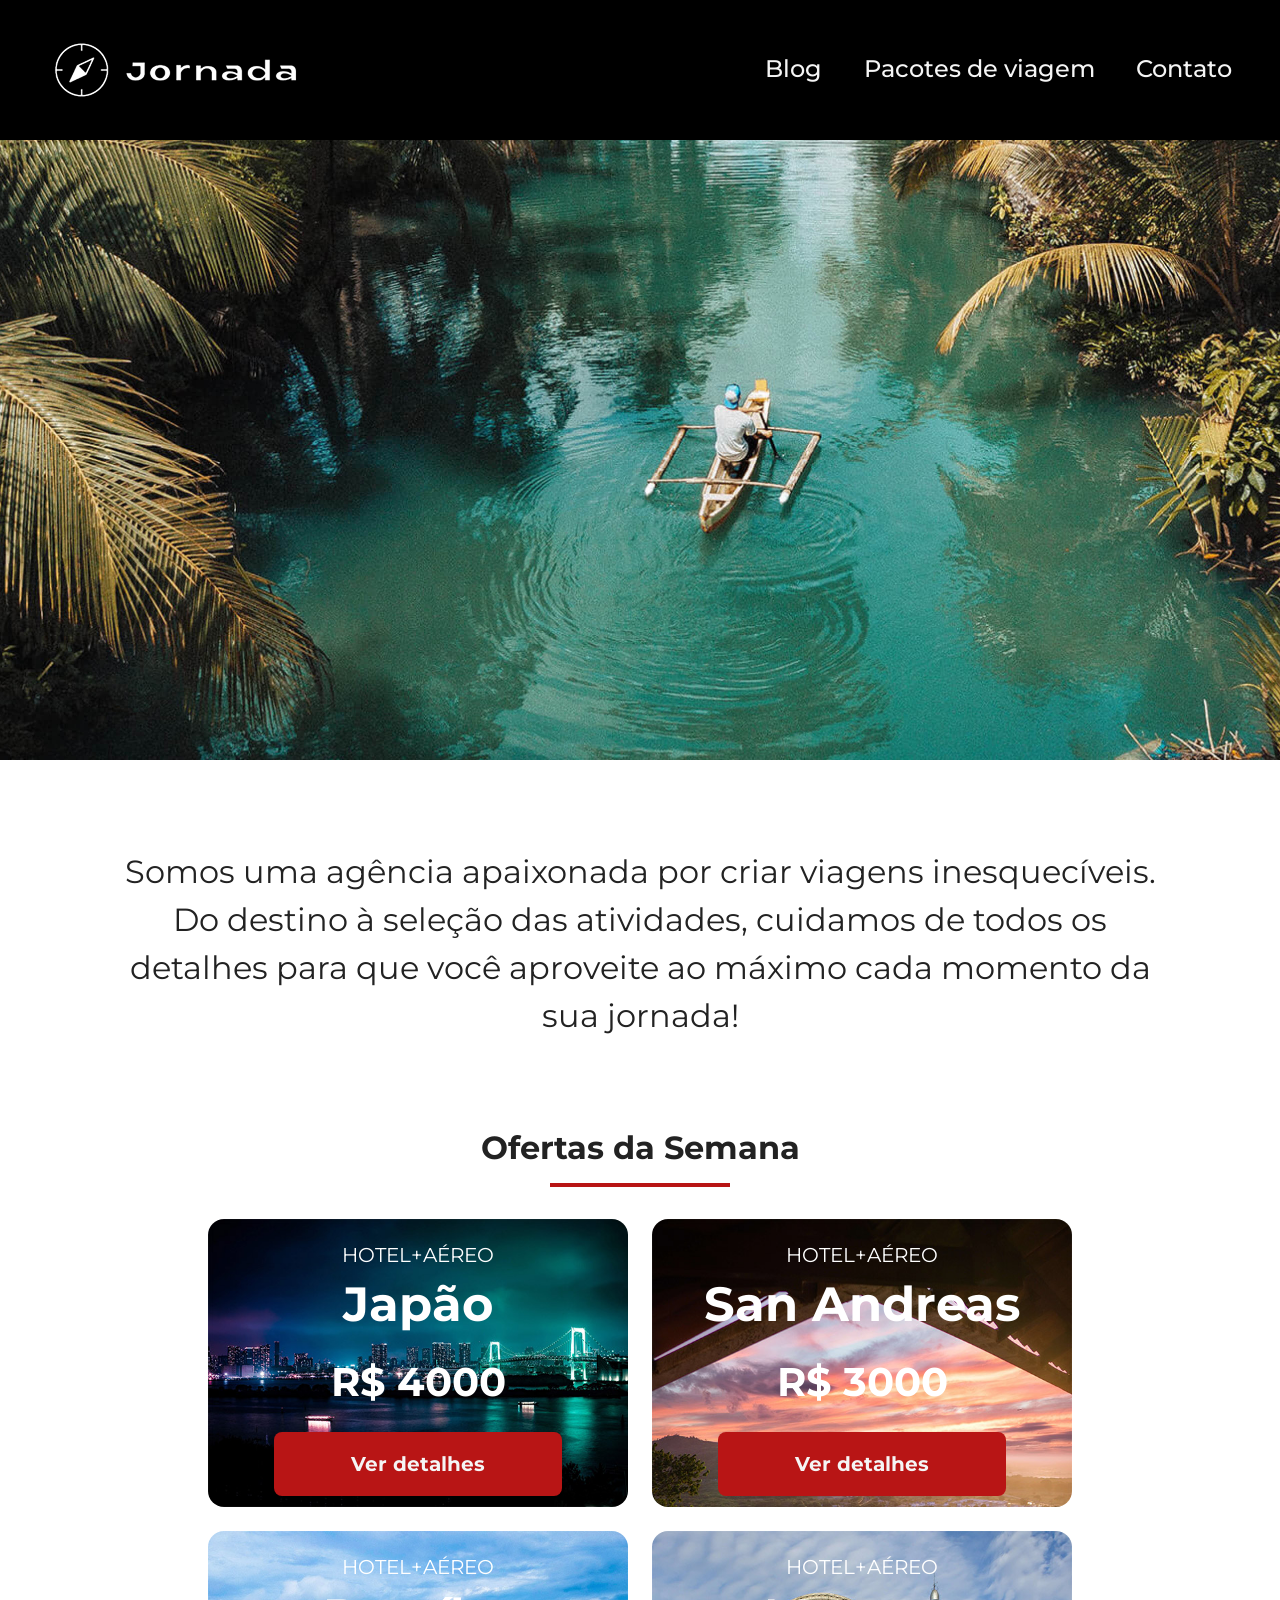
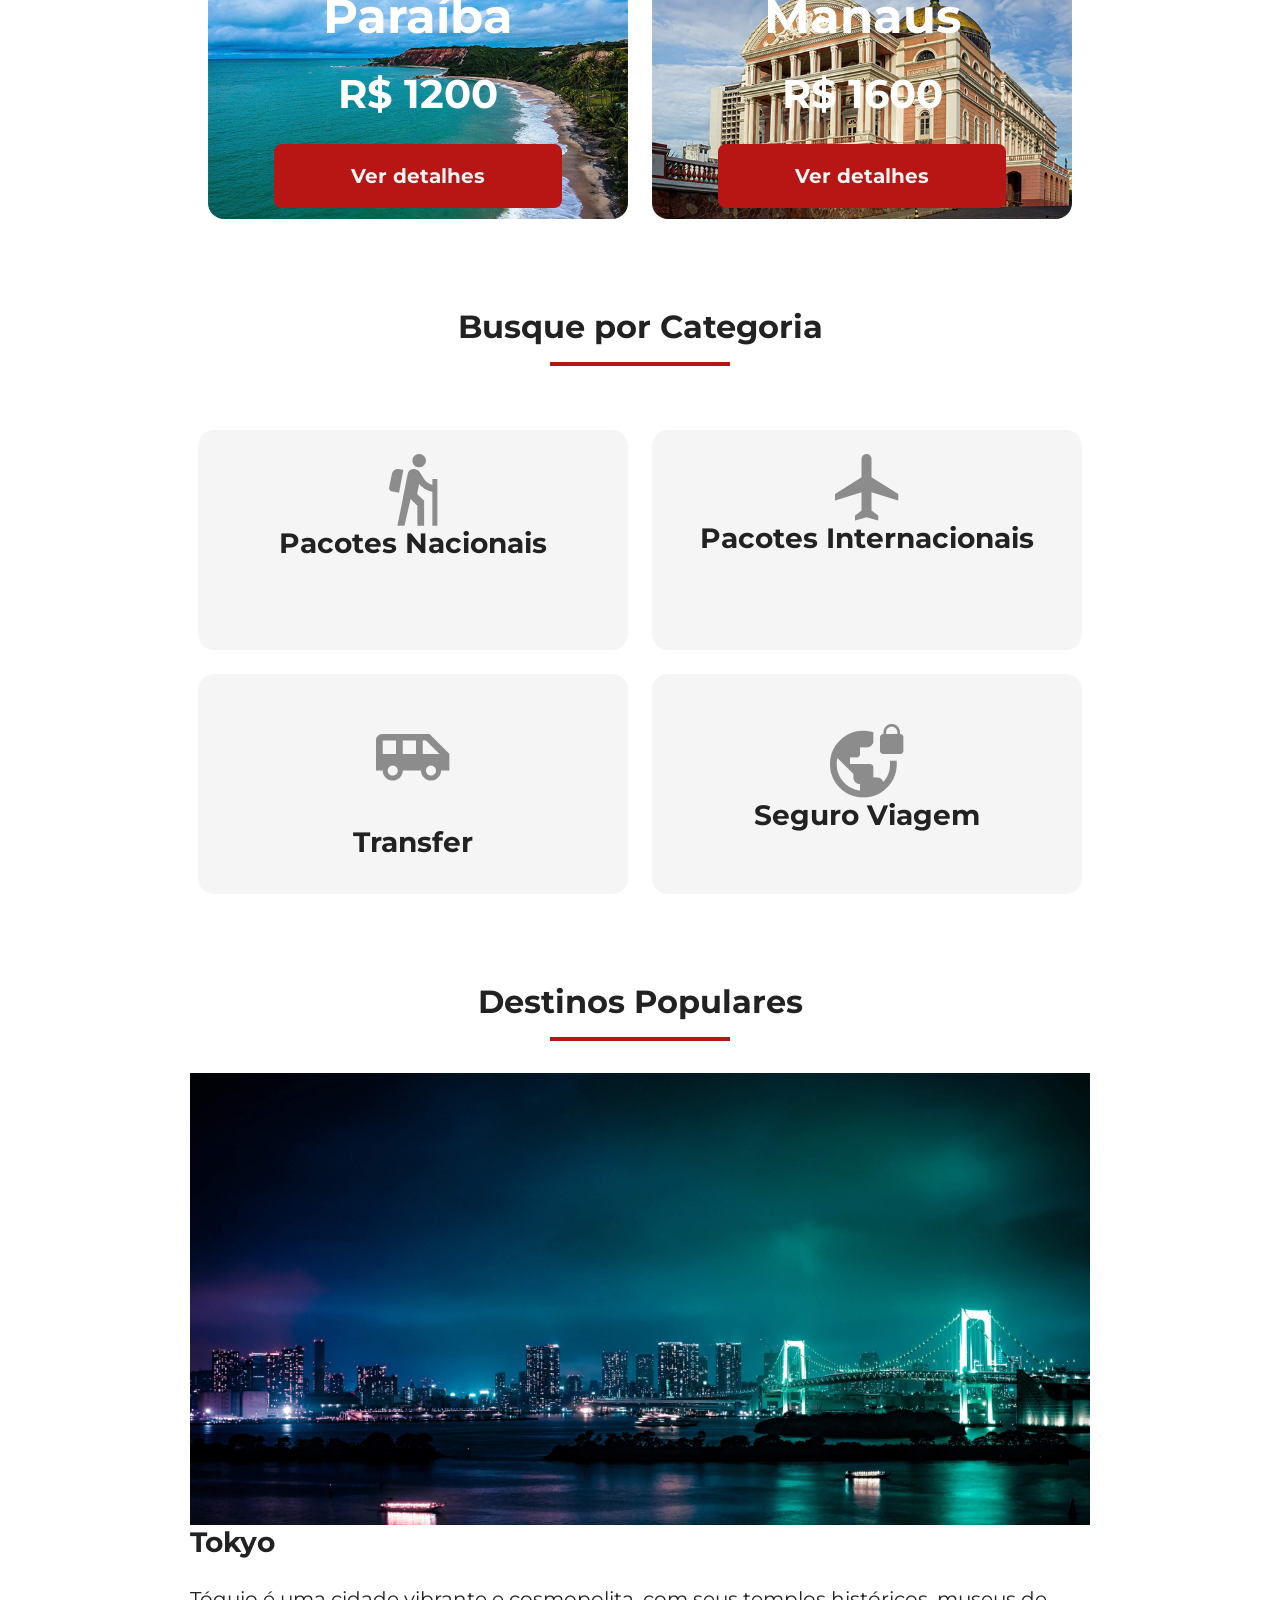
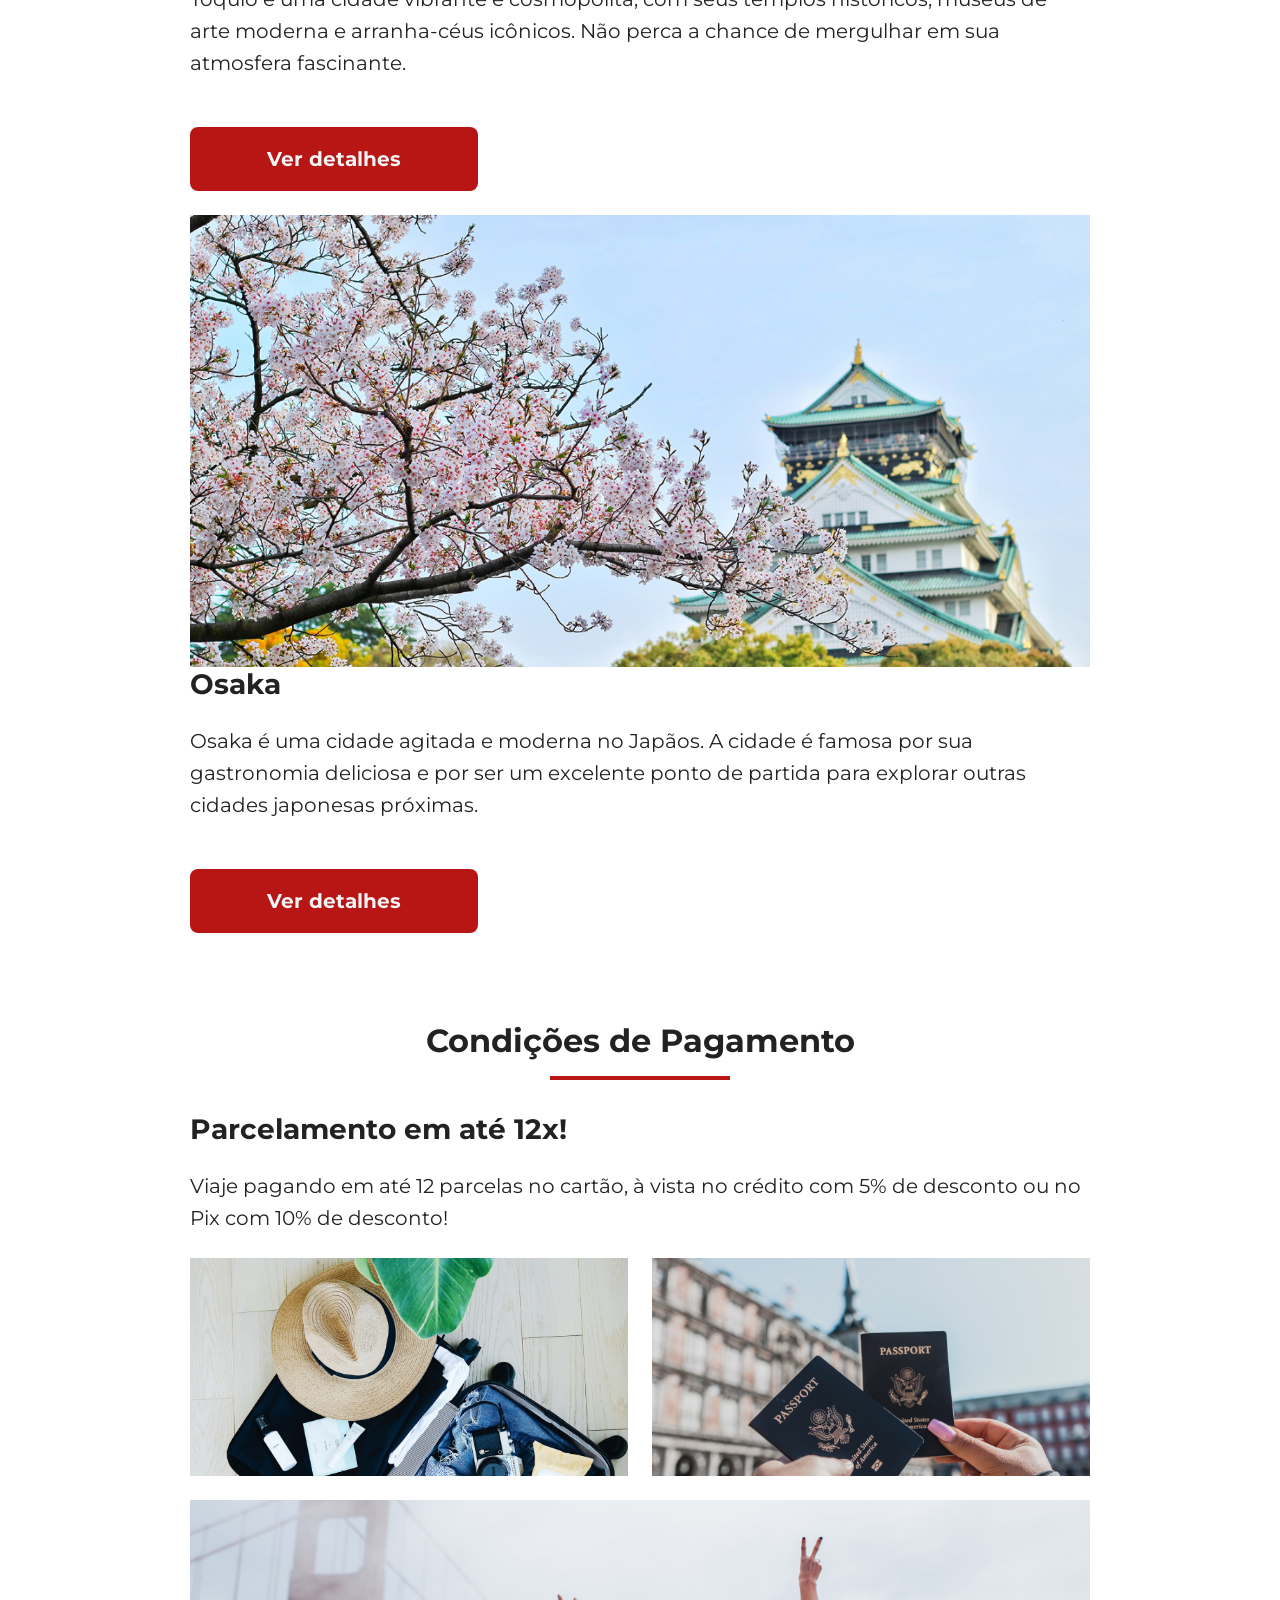
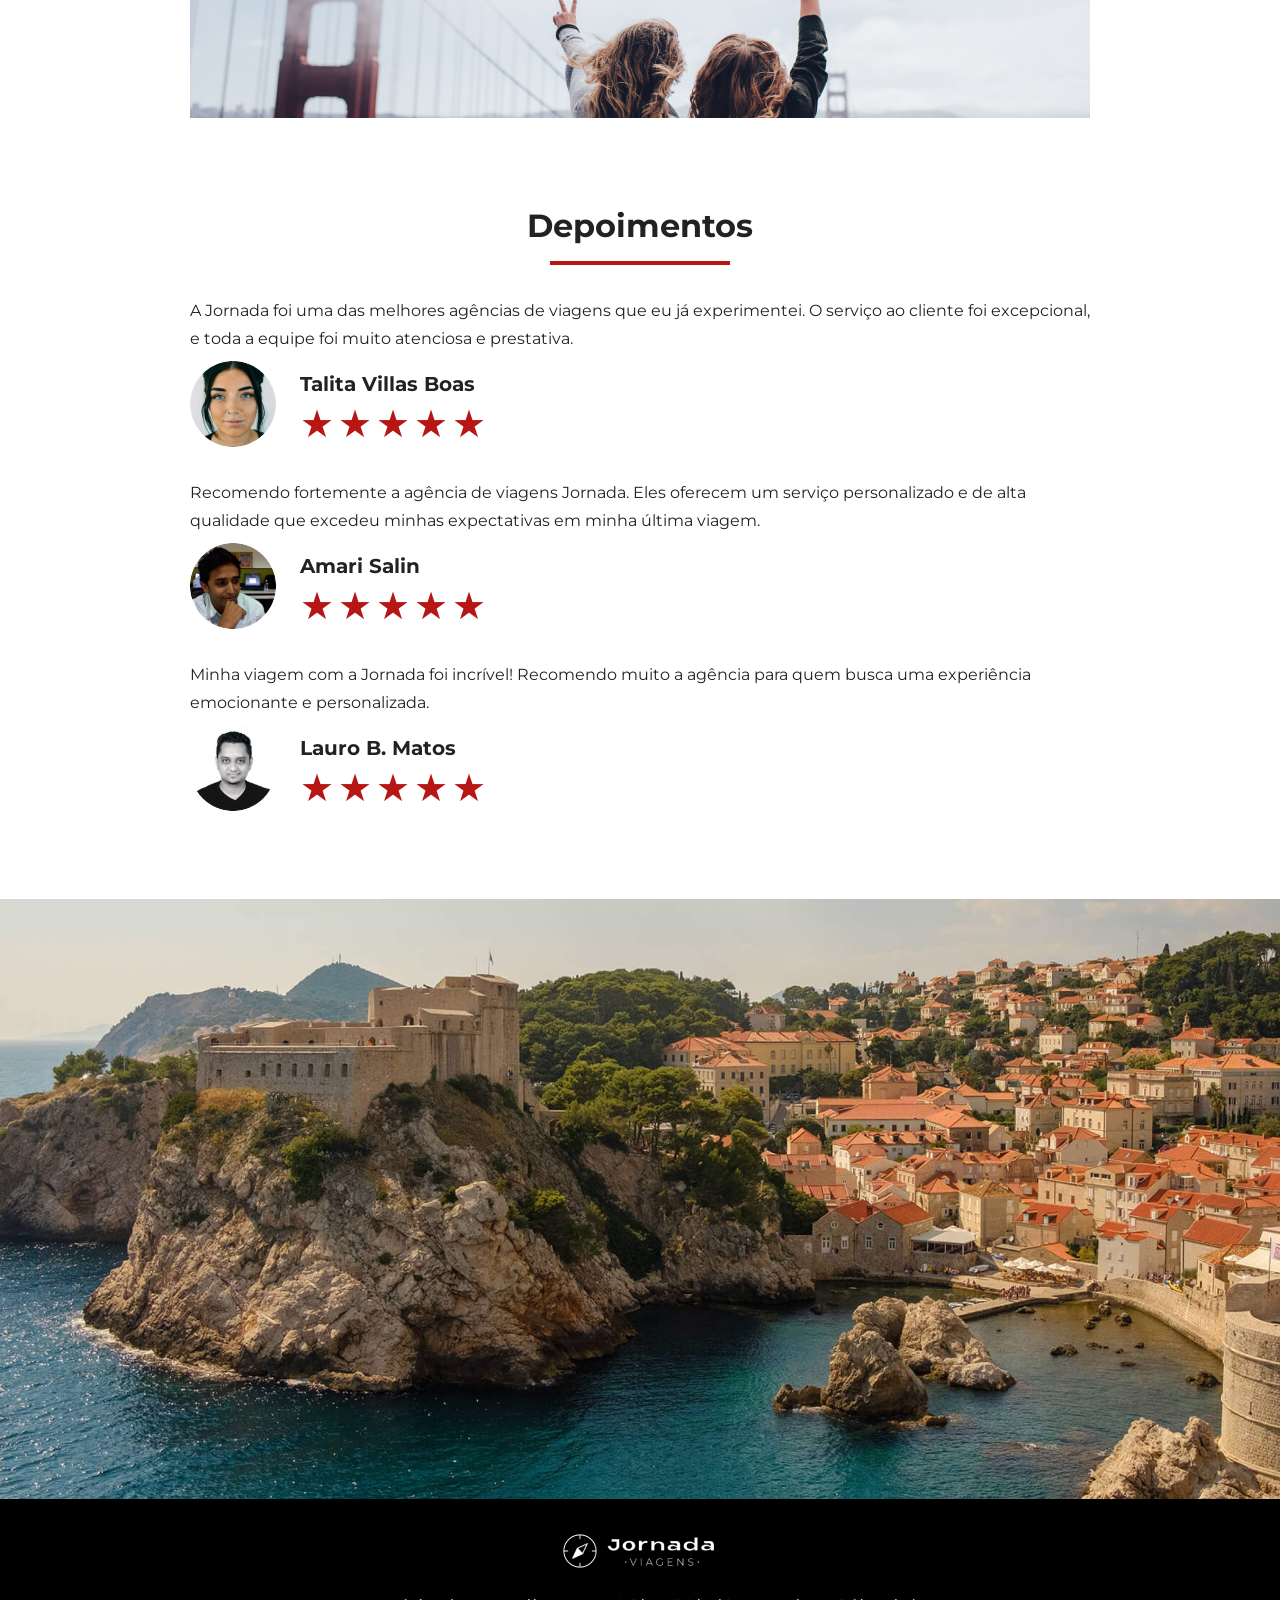
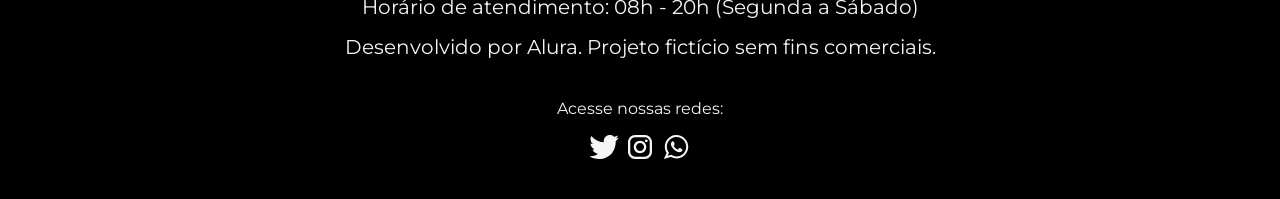
==== commit ae73ed4c: "Finaliza footer" ====
--- a/index.html
+++ b/index.html
@@ -186,7 +186,7 @@
           <header>
             <div class="img-item tokyo"></div>
           </header>
-          <h4 class="content-title">Tokyo</h4>
+          <h3 class="content-title">Tokyo</h3>
           <p class="content-text">
             Tóquio é uma cidade vibrante e cosmopolita, com seus templos
             históricos, museus de arte moderna e arranha-céus icônicos. Não
@@ -202,7 +202,7 @@
           <header>
             <div class="img-item osaka"></div>
           </header>
-          <h4 class="content-title">Osaka</h4>
+          <h3 class="content-title">Osaka</h3>
           <p class="content-text">
             Osaka é uma cidade agitada e moderna no Japãos. A cidade é famosa
             por sua gastronomia deliciosa e por ser um excelente ponto de
@@ -256,7 +256,7 @@
               alt="imagem de perfil da cliente Talita Villas Boas"
             />
             <div class="profile-content">
-              <h4>Talita Villas Boas</h4>
+              <h3>Talita Villas Boas</h3>
               <div class="rating">
                 <span class="star">★</span>
                 <span class="star">★</span>
@@ -270,7 +270,9 @@
         <article>
           <header>
             <p>
-              Recomendo fortemente a agência de viagens Jornada. Eles oferecem um serviço personalizado e de alta qualidade que excedeu minhas expectativas em minha última viagem.
+              Recomendo fortemente a agência de viagens Jornada. Eles oferecem
+              um serviço personalizado e de alta qualidade que excedeu minhas
+              expectativas em minha última viagem.
             </p>
           </header>
           <footer>
@@ -279,7 +281,7 @@
               alt="imagem de perfil da cliente Talita Villas Boas"
             />
             <div class="profile-content">
-              <h4>Amari Salin</h4>
+              <h3>Amari Salin</h3>
               <div class="rating">
                 <span class="star">★</span>
                 <span class="star">★</span>
@@ -293,7 +295,8 @@
         <article>
           <header>
             <p>
-              Minha viagem com a Jornada foi incrível! Recomendo muito a agência para quem busca uma experiência emocionante e personalizada.
+              Minha viagem com a Jornada foi incrível! Recomendo muito a agência
+              para quem busca uma experiência emocionante e personalizada.
             </p>
           </header>
           <footer>
@@ -302,7 +305,7 @@
               alt="imagem de perfil da cliente Talita Villas Boas"
             />
             <div class="profile-content">
-              <h4>Lauro B. Matos</h4>
+              <h3>Lauro B. Matos</h3>
               <div class="rating">
                 <span class="star">★</span>
                 <span class="star">★</span>
@@ -315,5 +318,36 @@
         </article>
       </div>
     </section>
+    <section class="bottom-hero">
+      <div class="hero-img"></div>
+    </section>
+    <footer class="main-footer">
+      <div class="footer-content">
+        <img src="img/logo-footer.png" alt="logo completo Jornada Viagens" />
+        <p>Horário de atendimento: 08h - 20h (Segunda a Sábado)</p>
+        <p>Desenvolvido por Alura. Projeto fictício sem fins comerciais.</p>
+      </div>
+      <div class="footer-social">
+        <p>Acesse nossas redes:</p>
+        <a href="#" target="_blank">
+          <img
+            src="img/icone-twitter.svg"
+            alt="Acesse o Twitter do Jornada Viagens"
+          />
+        </a>
+        <a href="#" target="_blank">
+          <img
+            src="img/icone-instagram.svg"
+            alt="Acesse o Instagram do Jornada Viagens"
+          />
+        </a>
+        <a href="#" target="_blank">
+          <img
+            src="img/icone-whatsapp.svg"
+            alt="Entre em contato via Whatsapp"
+          />
+        </a>
+      </div>
+    </footer>
   </body>
 </html>
--- a/css/style.css
+++ b/css/style.css
@@ -5,4 +5,5 @@
 @import url(category.css);
 @import url(destinations.css);
 @import url(payments.css);
-@import url(testemonials.css);+@import url(testemonials.css);
+@import url(footer.css);
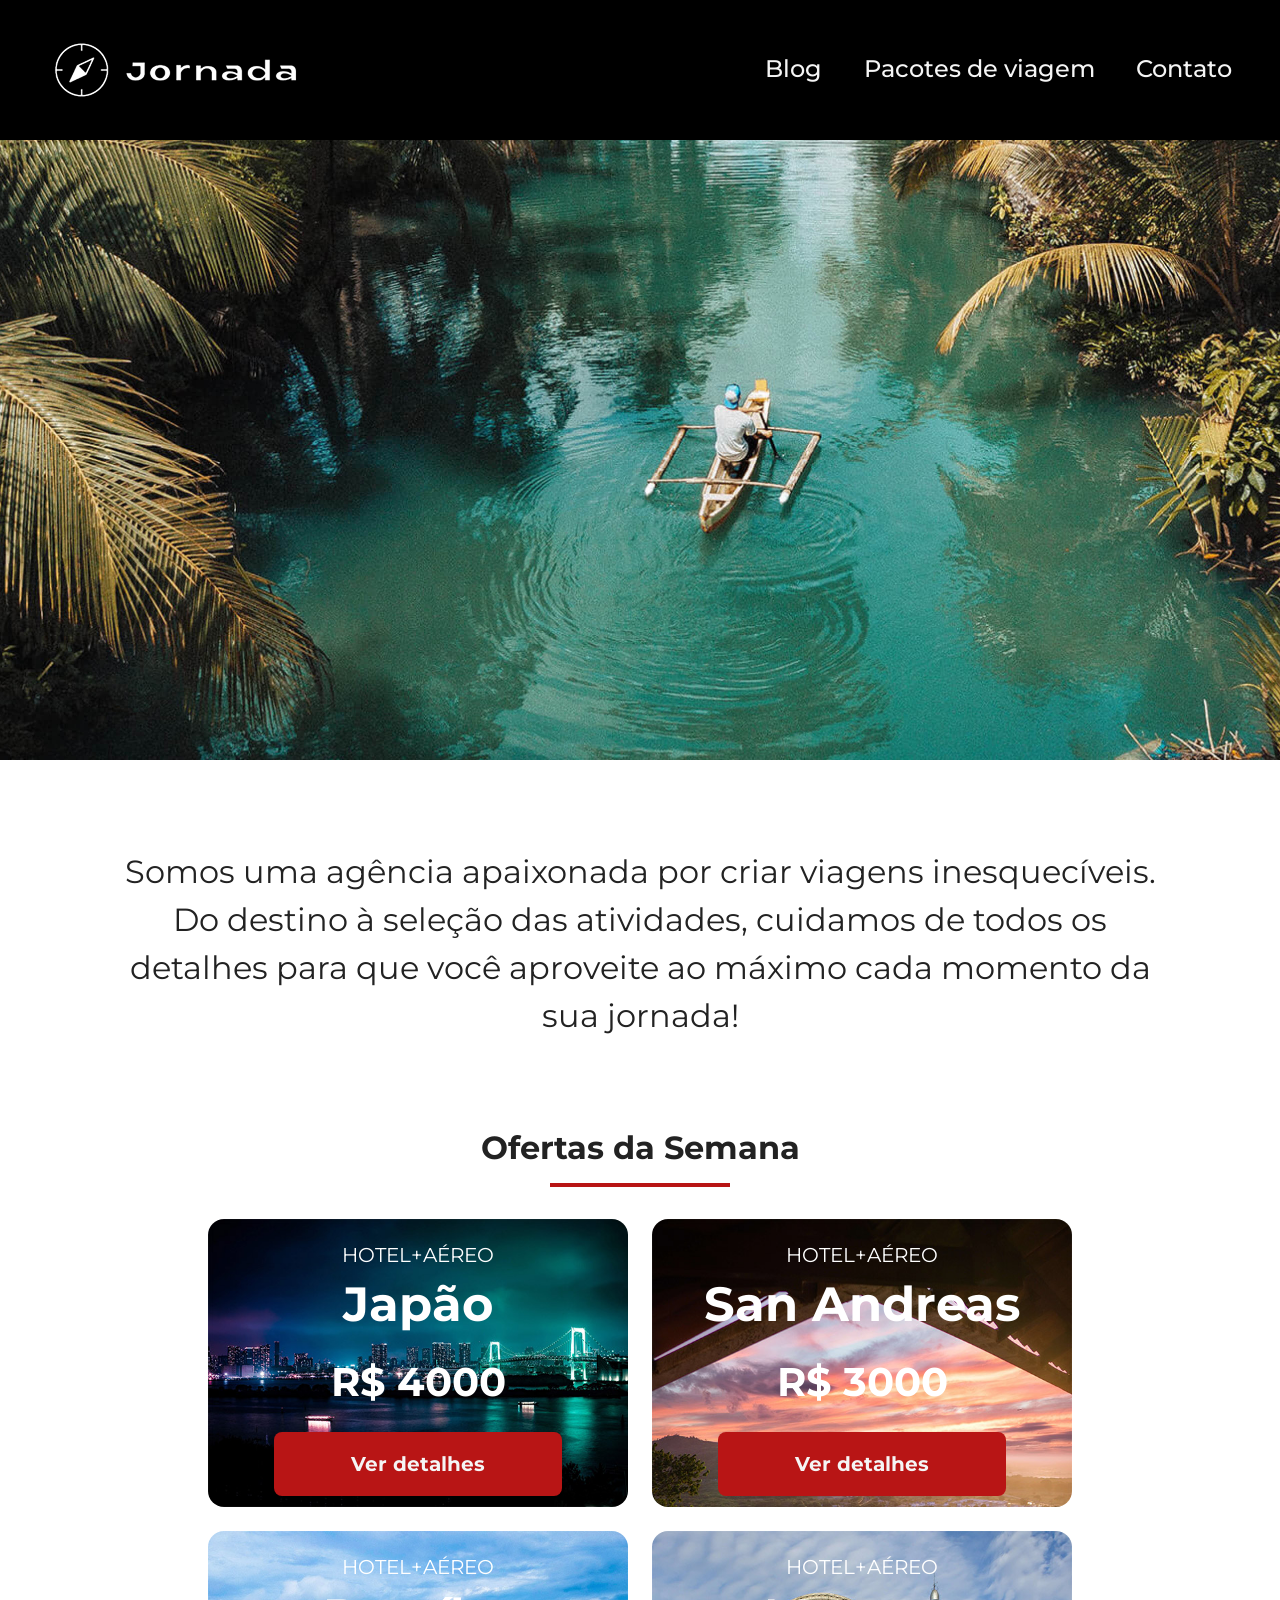
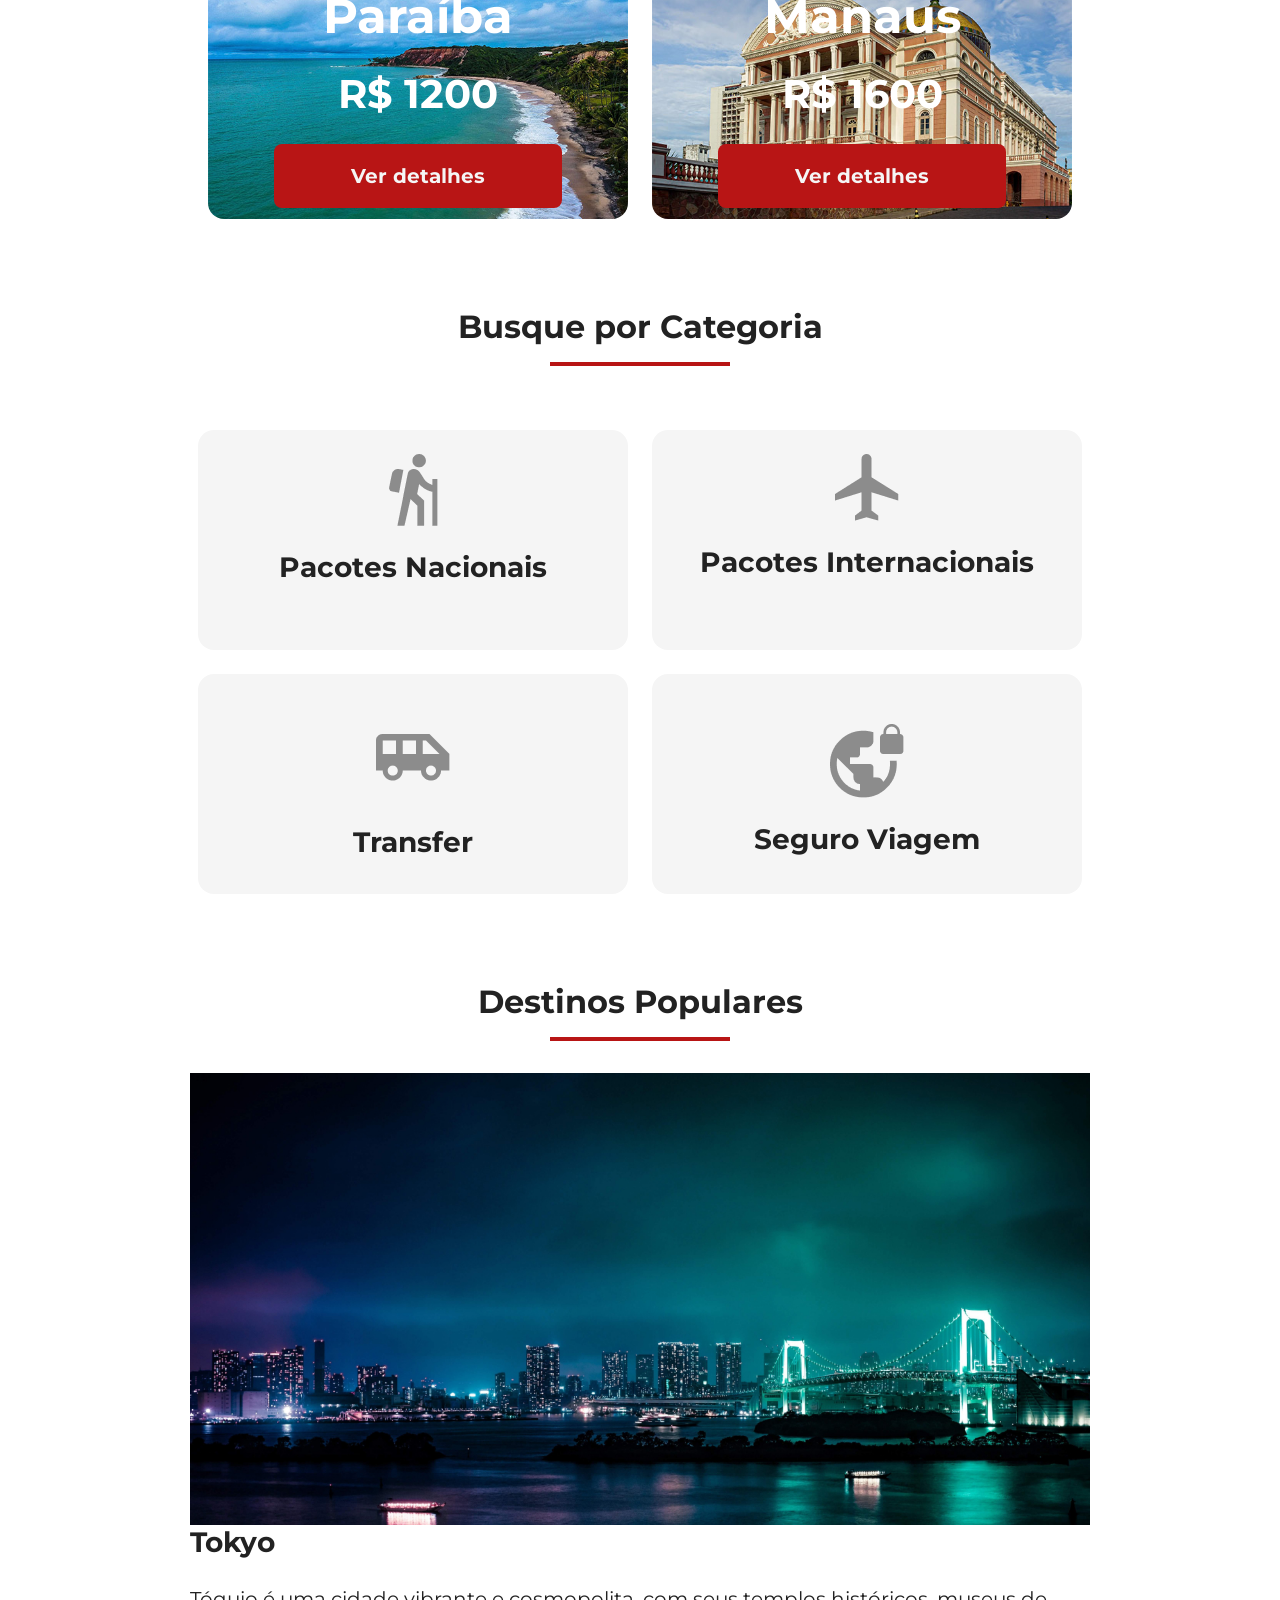
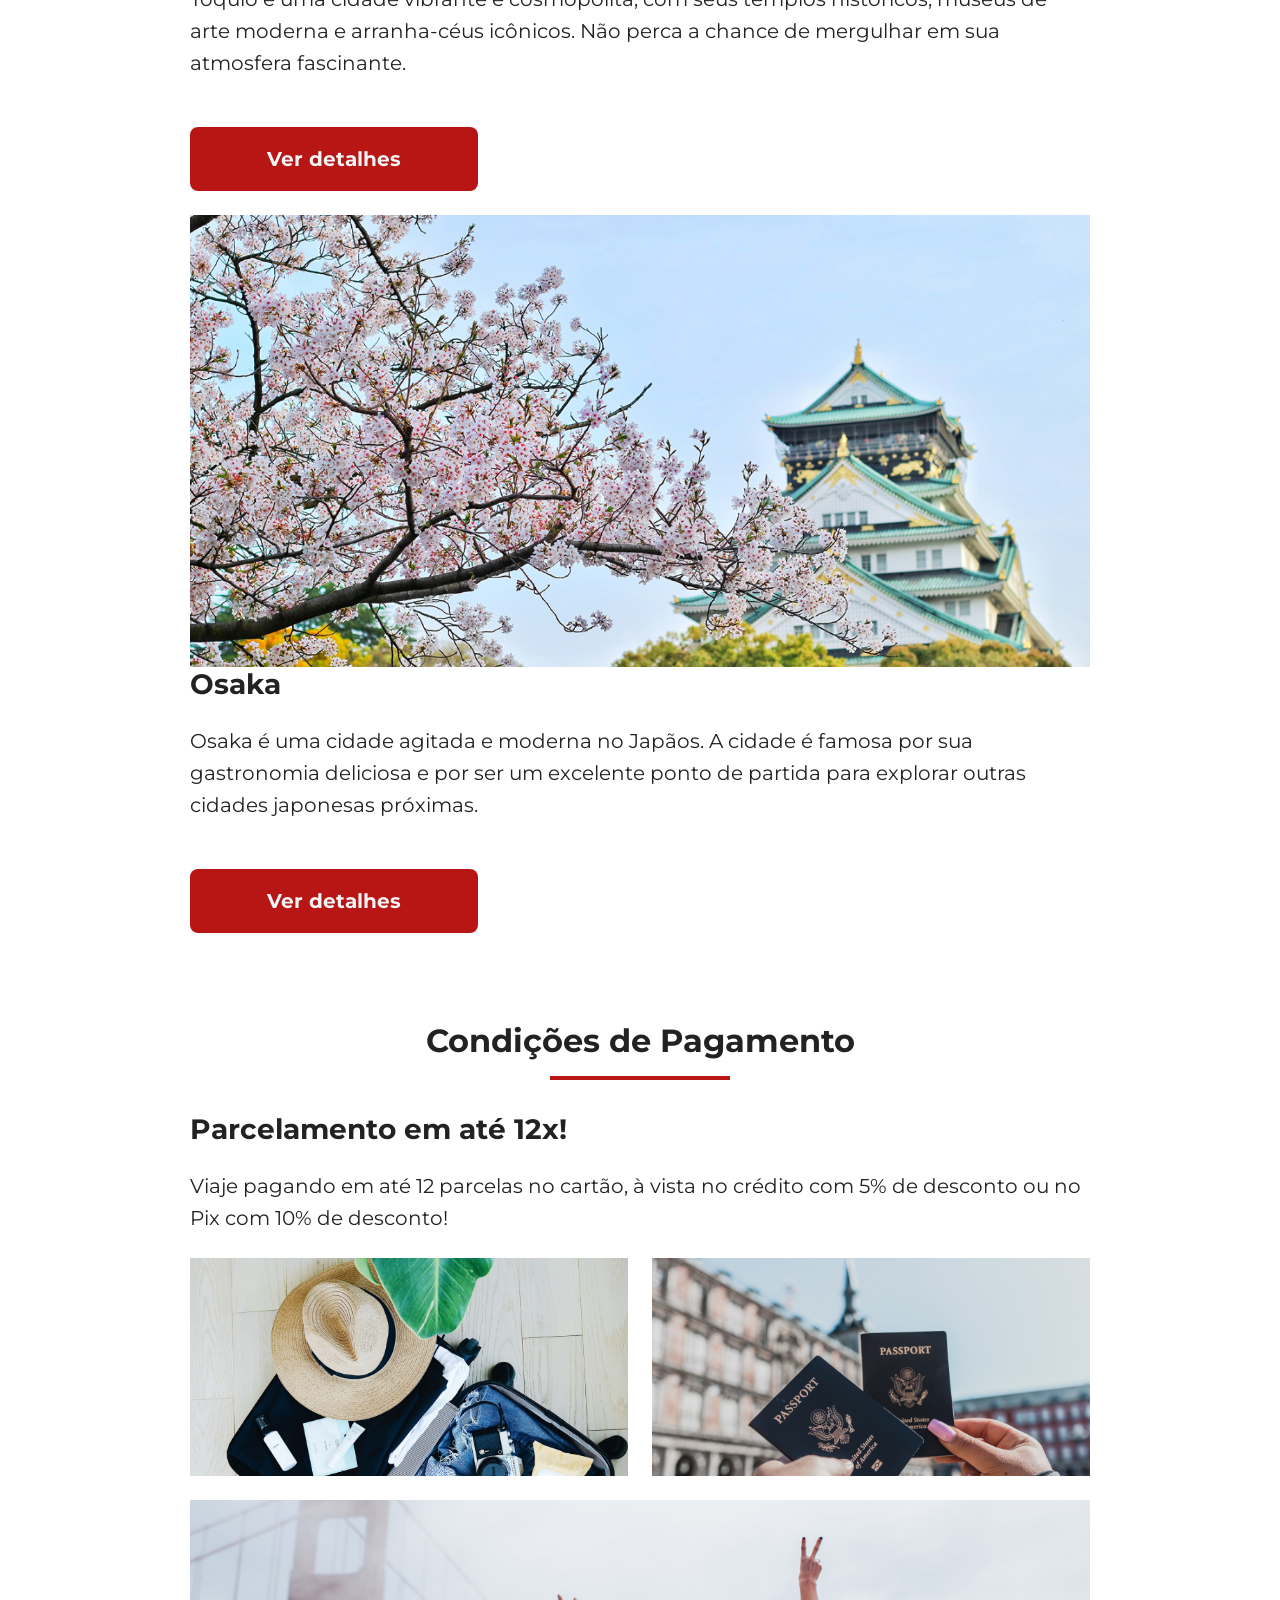
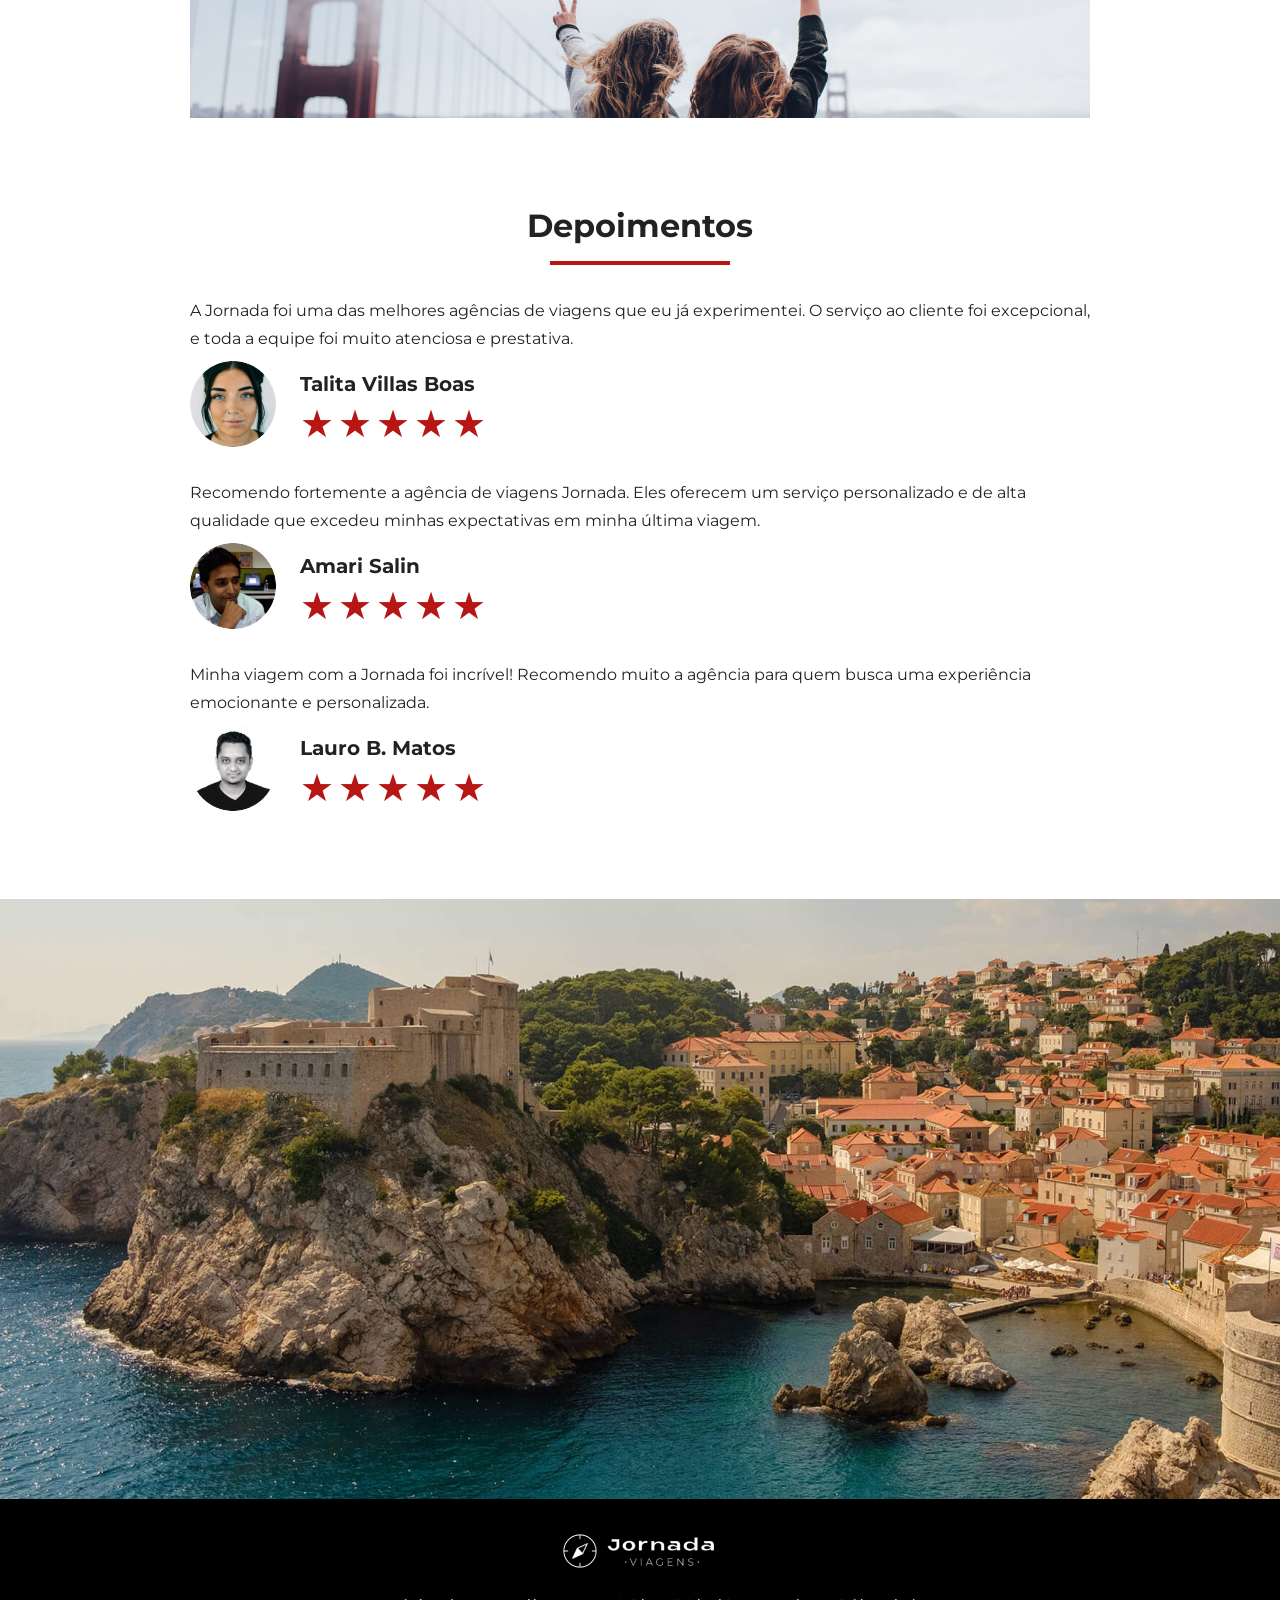
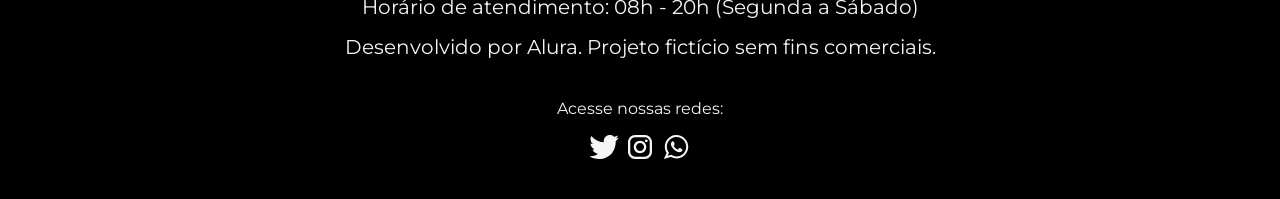
==== commit 35b0b663: "adiciona meta og" ====
--- a/index.html
+++ b/index.html
@@ -3,10 +3,16 @@
   <head>
     <meta charset="UTF-8" />
     <meta name="viewport" content="width=device-width, initial-scale=1.0" />
+    <meta name="description" content="Jornada Viagens, uma agência apaixonada por criar viagens inesquecíveis">
+    <meta name="og:title" content="Jornada Viagens">
+    <meta name="og:description" content="Jornada Viagens, uma agência apaixonada por criar viagens inesquecíveis">
+    <meta name="og:image" content="https://manujaci.github.io/jornada-viagens/img/logo-footer.png">
+    <meta name="og:type" content="website">
+    <meta name="og:url" content="https://manujaci.github.io/jornada-viagens">
     <link rel="stylesheet" href="css/style.css" />
     <link
       rel="shortcut icon"
-      href="../jornada-viagens/favico.png"
+      href="../jornada-viagens/favico.svg"
       type="image/x-icon"
     />
     <title>Jornada Viagens</title>
